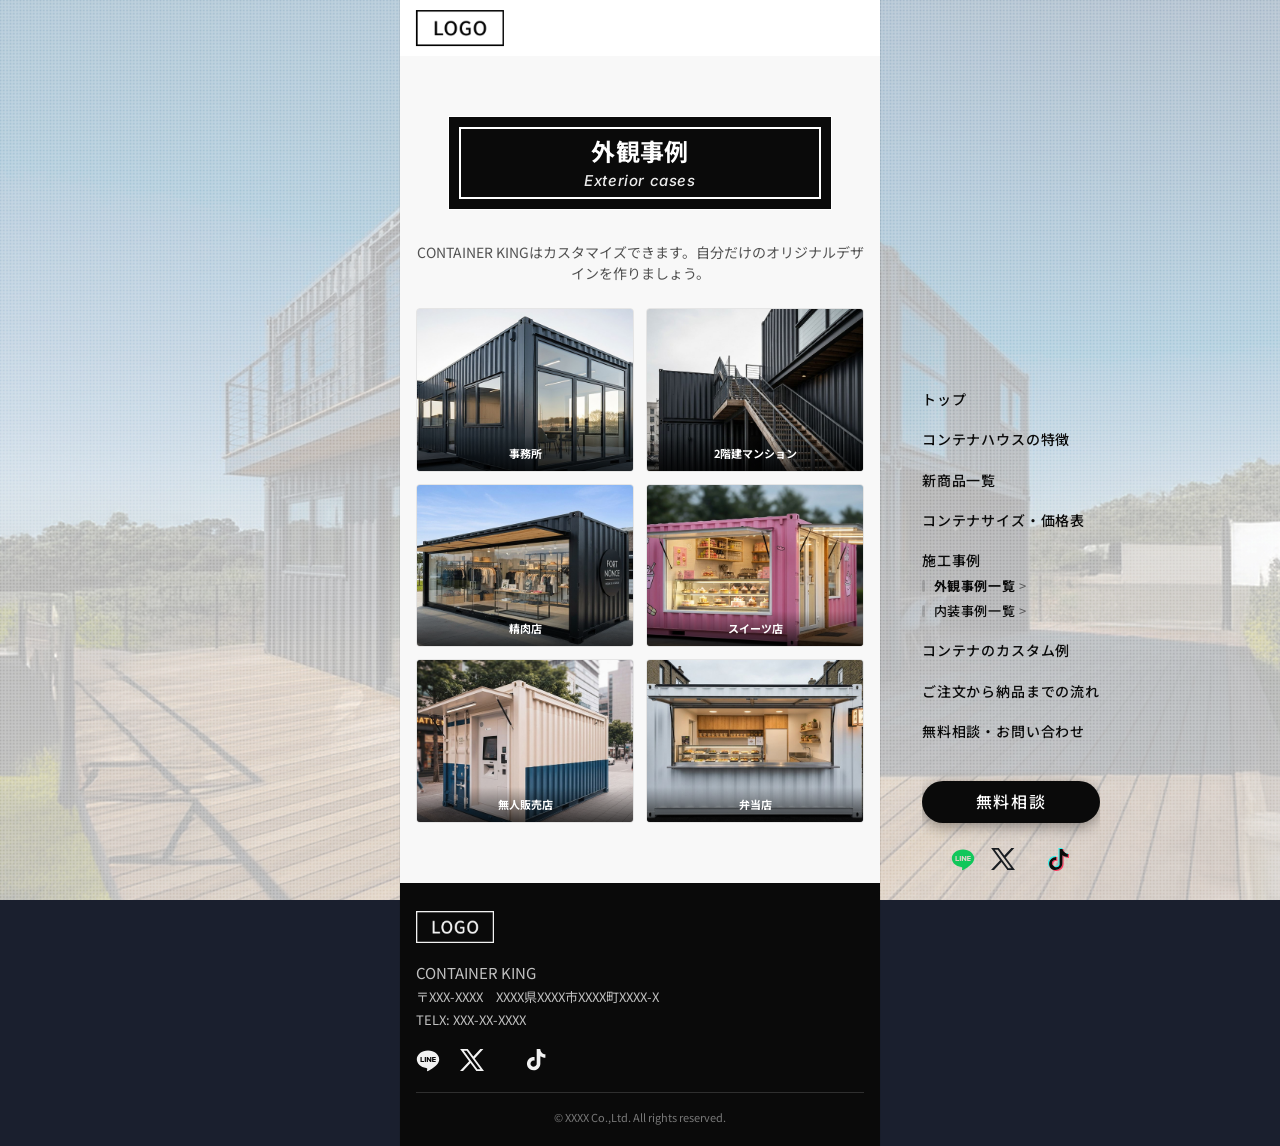
==== cases-exterior.html @ 2a1c98f7 "全体の調整、ページ追加他" ====
<!DOCTYPE html>
<html lang="ja">
  <head>
    <meta charset="utf-8" />
    <meta name="viewport" content="width=device-width, initial-scale=1" />
    <title>外観事例 | コンテナLPサイト</title>
    <link rel="preconnect" href="https://fonts.googleapis.com" />
    <link rel="preconnect" href="https://fonts.gstatic.com" crossorigin />
    <link
      href="https://fonts.googleapis.com/css2?family=Inter:wght@400;500&family=Noto+Sans+JP:wght@400;700&display=swap"
      rel="stylesheet"
    />
    <link rel="stylesheet" href="css/styles.css" />
  </head>
  <body>
    <div class="page page--sub">
      <header class="site-header">
        <input
          id="nav-toggle"
          type="checkbox"
          class="visually-hidden"
          aria-hidden="true"
        />
        <div class="site-header__row">
          <a class="logo" href="index.html"
            ><img
              src="images/logo.png"
              alt="コンテナハウス"
              width="160"
              height="40"
              decoding="async"
          /></a>
          <div
            class="site-header__rail"
            aria-label="メインメニュー・ご連絡"
          >
            <nav class="nav-desktop" aria-label="メイン">
              <a href="index.html">トップ</a>
              <a href="index.html#features">コンテナハウスの特徴</a>
              <a href="index.html#new-products">新商品一覧</a>
              <a href="index.html#pricing">コンテナサイズ・価格表</a>
              <div class="nav-group" role="group" aria-label="施工事例">
                <a href="index.html#cases" class="nav-group__parent">施工事例</a>
                <a
                  href="cases-exterior.html"
                  class="nav-group__sublink"
                  aria-current="page"
                  >外観事例一覧</a
                >
                <a href="cases-interior.html" class="nav-group__sublink"
                  >内装事例一覧</a
                >
              </div>
              <a href="index.html#custom">コンテナのカスタム例</a>
              <a href="index.html#flow">ご注文から納品までの流れ</a>
              <a href="index.html#contact">無料相談・お問い合わせ</a>
            </nav>
            <a
              class="btn btn--primary site-header__rail-cta"
              href="index.html#contact"
              >無料相談</a
            >
            <div class="site-header__sns sns-row">
              <a class="sns-icon" href="#" aria-label="LINE"
                ><img src="images/LINE.svg" alt=""
              /></a>
              <a class="sns-icon sns-icon--x" href="#" aria-label="X"
                ><img src="images/X.svg" alt=""
              /></a>
              <a class="sns-icon" href="#" aria-label="Instagram"
                ><img src="images/Instagram.svg" alt=""
              /></a>
              <a class="sns-icon" href="#" aria-label="TikTok"
                ><img src="images/TikTok.svg" alt=""
              /></a>
            </div>
          </div>
          <div class="menu-toggle">
            <a class="btn btn--primary" href="index.html#contact">無料相談</a>
            <label for="nav-toggle" class="menu-btn" aria-label="メニューを開く">
              <span></span>
              <span></span>
              <span></span>
            </label>
          </div>
        </div>
        <label
          class="nav-drawer-backdrop"
          for="nav-toggle"
          aria-hidden="true"
        ></label>
        <nav
          class="nav-scroll nav-scroll--mobile nav-drawer"
          id="main-nav"
          aria-label="メイン"
        >
          <div class="nav-drawer__bar">
            <label
              for="nav-toggle"
              class="menu-btn nav-drawer__close"
              aria-label="メニューを閉じる"
            >
              <span></span>
              <span></span>
              <span></span>
            </label>
          </div>
          <div class="nav-scroll__inner">
            <a href="index.html">トップ</a>
            <a href="index.html#features">コンテナハウスの特徴</a>
            <a href="index.html#new-products">新商品一覧</a>
            <a href="index.html#pricing">コンテナサイズ・価格表</a>
            <div class="nav-group" role="group" aria-label="施工事例">
              <a href="index.html#cases" class="nav-group__parent">施工事例</a>
              <a
                href="cases-exterior.html"
                class="nav-group__sublink"
                aria-current="page"
                >外観事例一覧</a
              >
              <a href="cases-interior.html" class="nav-group__sublink"
                >内装事例一覧</a
              >
            </div>
            <a href="index.html#custom">コンテナのカスタム例</a>
            <a href="index.html#flow">ご注文から納品までの流れ</a>
            <a href="index.html#contact">無料相談・お問い合わせ</a>
          </div>
        </nav>
      </header>

      <main id="top">
        <section class="section section--works" id="exterior">
          <h1 class="section__title section__title--cases-page">
            <span class="section__title-ja">外観事例</span>
            <span class="section__title-en" lang="en">Exterior cases</span>
          </h1>
          <div class="wrap">
            <p class="lead-center">
              CONTAINER KINGはカスタマイズできます。自分だけのオリジナルデザインを作りましょう。
            </p>
            <div class="card-grid" role="list">
              <div class="card card--photo" role="listitem">
                <img
                  src="images/事務所_3x.jpg"
                  alt="事務所の施工事例"
                  width="400"
                  height="300"
                  loading="lazy"
                />
                <span class="card__label">事務所</span>
              </div>
              <div class="card card--photo" role="listitem">
                <img
                  src="images/2階建マンション.jpg"
                  alt="2階建マンションの施工事例"
                  width="400"
                  height="300"
                  loading="lazy"
                />
                <span class="card__label">2階建マンション</span>
              </div>
              <div class="card card--photo" role="listitem">
                <img
                  src="images/精肉店.jpg"
                  alt="精肉店の施工事例"
                  width="400"
                  height="300"
                  loading="lazy"
                />
                <span class="card__label">精肉店</span>
              </div>
              <div class="card card--photo" role="listitem">
                <img
                  src="images/スイーツ店.jpg"
                  alt="スイーツ店の施工事例"
                  width="400"
                  height="300"
                  loading="lazy"
                />
                <span class="card__label">スイーツ店</span>
              </div>
              <div class="card card--photo" role="listitem">
                <img
                  src="images/無人販売店.jpg"
                  alt="無人販売店の施工事例"
                  width="400"
                  height="300"
                  loading="lazy"
                />
                <span class="card__label">無人販売店</span>
              </div>
              <div class="card card--photo" role="listitem">
                <img
                  src="images/弁当店.jpg"
                  alt="弁当店の施工事例"
                  width="400"
                  height="300"
                  loading="lazy"
                />
                <span class="card__label">弁当店</span>
              </div>
            </div>
          </div>
        </section>
      </main>

      <footer class="site-footer">
        <div class="footer-brand">
          <a href="index.html" class="logo"
            ><img
              src="images/logo_wh.png"
              alt="コンテナハウス"
              width="160"
              height="40"
              decoding="async"
          /></a>
          <p class="footer-meta">
            <span class="footer-meta__company">CONTAINER KING</span><br />
            〒XXX-XXXX　XXXX県XXXX市XXXX町XXXX-X<br />
            TELX: XXX-XX-XXXX
          </p>
        </div>
        <div class="footer-sns sns-row">
          <a class="sns-icon" href="#" aria-label="LINE"
            ><img src="images/LINE.svg" alt=""
          /></a>
          <a class="sns-icon sns-icon--x" href="#" aria-label="X"
            ><img src="images/X.svg" alt=""
          /></a>
          <a class="sns-icon" href="#" aria-label="Instagram"
            ><img src="images/Instagram.svg" alt=""
          /></a>
          <a class="sns-icon" href="#" aria-label="TikTok"
            ><img src="images/tiktok_footer.svg" alt=""
          /></a>
        </div>
        <div class="footer-bottom">
          © XXXX Co.,Ltd. All rights reserved.
        </div>
      </footer>
    </div>

    <dialog
      class="image-modal"
      id="image-modal"
      aria-labelledby="image-modal-title"
    >
      <h2 class="visually-hidden" id="image-modal-title">写真の拡大表示</h2>
      <button
        type="button"
        class="image-modal__close"
        aria-label="閉じる"
      ></button>
      <div class="image-modal__shell">
        <div class="image-modal__panel">
          <div class="image-modal__viewport">
            <div class="image-modal__stage">
              <img class="image-modal__img" src="" alt="" draggable="false" />
            </div>
          </div>
          <p
            class="image-modal__caption"
            id="image-modal-caption"
            role="status"
            aria-live="polite"
            hidden
          ></p>
          <div class="image-modal__gallery-ui" hidden>
            <p class="image-modal__pager" aria-live="polite" hidden></p>
            <div
              class="image-modal__thumbs"
              role="tablist"
              aria-label="施工事例のサムネイル"
            ></div>
          </div>
        </div>
      </div>
    </dialog>

    <script src="js/header-scroll.js" defer></script>
    <script src="js/image-modal.js" defer></script>
  </body>
</html>
---- css/styles.css ----
/* コンテナLP — Figma mobilefast（node 48:1820）モバイルファースト / max 480px */

:root {
  --color-bg: #ffffff;
  --color-muted: #f8f8f8;
  --color-text: #0a0a0a;
  --color-text-secondary: #525252;
  --color-text-muted: #737373;
  --color-border: #e5e5e5;
  --color-stroke-dark: #0a0a0a;
  --color-flow-muted: rgba(255, 255, 255, 0.7);
  --font: "Noto Sans JP", sans-serif;
  --page-max: 480px;
  --header-h: 72px;
  --gutter: 16px;
  --tag-a: #9b2335;
  --tag-b: #2c4f8c;
  --sns-icon-size: 24px;
  --scroll-anchor-offset: 88px;
  --rail-gap: 20px;
  --rail-width: auto;
  /* ナビ・ヘッダー切替：参考LP風にゆるやかに（Material 標準イージング） */
  --ease-nav: cubic-bezier(0.4, 0, 0.2, 1);
  --duration-nav: 0.45s;
  /* body 背景画像の上に重ねる白（0=なし、1=真っ白に近い） */
  --site-bg-whiten: 0.28;
}

*,
*::before,
*::after {
  box-sizing: border-box;
}

html {
  scroll-behavior: smooth;
  -webkit-text-size-adjust: 100%;
}

/* アンカー遷移時に固定ヘッダー分の余白（スクロールスパイ／スムーズスクロール） */
main section[id] {
  scroll-margin-top: var(--scroll-anchor-offset);
}

body {
  position: relative;
  margin: 0;
  font-family: var(--font);
  font-size: 14px;
  line-height: 1.6;
  color: var(--color-text);
  background-color: #1a1f2e;
  background-image: url("../images/site-bg.jpg?v=2");
  background-size: cover;
  background-position: center center;
  background-repeat: no-repeat;
  background-attachment: fixed;
}

/* 背景画像の上に薄い白を重ねる（body に filter すると文字もかかるため擬似要素で分離） */
body::before {
  content: "";
  position: fixed;
  inset: 0;
  z-index: 0;
  pointer-events: none;
  background: rgb(255 255 255 / var(--site-bg-whiten));
}

img {
  max-width: 100%;
  height: auto;
  vertical-align: middle;
}

a {
  color: inherit;
  text-decoration: none;
}

.page {
  position: relative;
  z-index: 1;
  max-width: var(--page-max);
  margin: 0 auto;
  background: var(--color-bg);
  min-height: 100vh;
  box-shadow: 0 0 0 1px rgba(0, 0, 0, 0.06);
}

.wrap {
  padding: 0 var(--gutter);
}

/* ----- Header（Figma header） ----- */
.site-header {
  position: sticky;
  top: 0;
  z-index: 100;
  background: #fff;
  transition: background-color 0.35s ease;
  /* border-bottom: 1px solid var(--color-border); */
}

.site-header.site-header--scrolled {
  background: transparent;
}

/* MV 通過前は非表示、通過後にフェードイン（JS: .site-header--logo-visible） */
.site-header .logo {
  opacity: 0;
  pointer-events: none;
  transform: translateY(-6px);
  transition:
    opacity var(--duration-nav) var(--ease-nav),
    transform var(--duration-nav) var(--ease-nav),
    color var(--duration-nav) var(--ease-nav),
    border-color var(--duration-nav) var(--ease-nav),
    text-shadow var(--duration-nav) var(--ease-nav);
}

.site-header.site-header--logo-visible .logo {
  opacity: 1;
  pointer-events: auto;
  transform: translateY(0);
}

.site-header__row {
  display: flex;
  align-items: center;
  justify-content: space-between;
  gap: 12px;
  padding: 10px var(--gutter);
  min-height: 52px;
}

.logo {
  display: inline-flex;
  align-items: center;
  flex-shrink: 0;
  line-height: 0;
  text-decoration: none;
}

.logo img {
  display: block;
  height: 36px;
  width: auto;
  max-width: min(200px, 46vw);
  object-fit: contain;
}

.nav-scroll__inner {
  display: flex;
  flex-wrap: wrap;
  gap: 8px 14px;
}

.nav-scroll a {
  font-size: 13px;
  font-weight: 400;
  color: var(--color-text-secondary);
}

/* 横ナビ（1201px 以上で表示／1200px 以下は非表示） */
.nav-desktop {
  display: none;
  align-items: center;
  justify-content: flex-end;
  flex: 1;
  gap: 10px 12px;
  flex-wrap: wrap;
  margin: 0;
  padding: 0;
  min-width: 0;
}

.nav-desktop a {
  font-size: 12px;
  font-weight: 500;
  color: var(--color-text-secondary);
  white-space: nowrap;
}

.nav-desktop a:hover {
  color: var(--color-text);
}

/* 施工事例：見出し＋インデントのサブリンク（ドロワー／レール共通のベース） */
.nav-desktop .nav-group {
  display: flex;
  flex-direction: column;
  align-items: flex-start;
  gap: 4px;
  width: 100%;
}

.nav-desktop .nav-group__parent {
  font-size: 13px;
  font-weight: 500;
  color: var(--color-text-secondary);
  white-space: nowrap;
}

.nav-desktop .nav-group__sublink {
  position: relative;
  padding-left: 14px;
  font-size: 12px;
  font-weight: 500;
  color: var(--color-text-secondary);
  white-space: nowrap;
}

.nav-desktop .nav-group__sublink::before {
  content: "";
  position: absolute;
  left: 0;
  top: 0.35em;
  bottom: 0.35em;
  width: 3px;
  border-radius: 2px;
  background: rgb(0 0 0 / 0.12);
}

.nav-desktop .nav-group__sublink::after {
  content: " \003e";
  font-weight: 400;
  opacity: 0.55;
}

/* 1201px 以上のみ表示：ビューポート右固定レール（ナビ・CTA・SNS） */
.site-header__rail {
  display: none;
}

/* 1200px 以下：ハンバーガー＋右ドロワー・ヘッダー透過・ロゴ常時表示 */
@media (max-width: 1200px) {
  .site-header {
    background: transparent;
    border-bottom: none;
    box-shadow: none;
  }

  .site-header.site-header--scrolled {
    background: transparent;
    border-bottom: none;
    box-shadow: none;
  }

  .site-header .logo,
  .site-header.site-header--logo-visible .logo {
    opacity: 1;
    pointer-events: auto;
    transform: none;
  }

  .nav-drawer-backdrop {
    position: fixed;
    inset: 0;
    z-index: 150;
    background: rgba(15, 23, 42, 0.45);
    -webkit-backdrop-filter: blur(2px);
    backdrop-filter: blur(2px);
    opacity: 0;
    visibility: hidden;
    pointer-events: none;
    transition: opacity 0.35s ease, visibility 0.35s ease;
  }

  #nav-toggle:checked ~ .nav-drawer-backdrop {
    opacity: 1;
    visibility: visible;
    pointer-events: auto;
  }

  /* 右からスライドするドロワー（以前の仕様） */
  .nav-scroll--mobile.nav-drawer {
    display: flex;
    flex-direction: column;
    position: fixed;
    top: 0;
    right: 0;
    bottom: 0;
    left: auto;
    width: min(300px, 86vw);
    z-index: 200;
    margin: 0;
    padding: 0;
    border: none;
    border-left: 1px solid var(--color-border);
    background: #fff;
    box-shadow: -12px 0 40px rgba(0, 0, 0, 0.12);
    transform: translateX(100%);
    pointer-events: none;
    transition: transform 0.4s cubic-bezier(0.32, 0.72, 0, 1);
  }

  .nav-drawer__bar {
    display: flex;
    flex-shrink: 0;
    align-items: center;
    justify-content: flex-end;
    padding: 12px var(--gutter);
    border-bottom: 1px solid #f0f0f0;
    background: #fff;
  }

  .nav-drawer__close.menu-btn {
    flex-shrink: 0;
  }

  #nav-toggle:checked ~ .nav-scroll--mobile.nav-drawer {
    transform: translateX(0);
    pointer-events: auto;
  }

  .nav-drawer .nav-scroll__inner {
    display: flex;
    flex: 1;
    flex-direction: column;
    align-items: stretch;
    gap: 0;
    overflow-y: auto;
    -webkit-overflow-scrolling: touch;
    padding: 8px var(--gutter) 28px;
  }

  .nav-drawer .nav-scroll__inner > a {
    display: block;
    padding: 16px 4px;
    font-size: 15px;
    font-weight: 500;
    color: var(--color-text);
    border-bottom: 1px solid #f0f0f0;
    transition: color 0.2s, padding-left 0.2s;
  }

  .nav-drawer .nav-scroll__inner > a:hover {
    color: var(--color-text);
    padding-left: 8px;
  }

  .nav-drawer .nav-scroll__inner > a.is-active {
    font-weight: 700;
  }

  .nav-drawer .nav-scroll__inner > .nav-group {
    display: flex;
    flex-direction: column;
    align-items: stretch;
    gap: 0;
    border-bottom: 1px solid #f0f0f0;
    padding: 12px 4px 14px;
  }

  .nav-drawer .nav-scroll__inner .nav-group__parent {
    display: block;
    padding: 4px 4px 8px;
    font-size: 15px;
    font-weight: 500;
    color: var(--color-text);
    border-bottom: none;
    transition: color 0.2s, padding-left 0.2s;
  }

  .nav-drawer .nav-scroll__inner .nav-group__parent.is-active {
    font-weight: 700;
  }

  .nav-drawer .nav-scroll__inner .nav-group__parent:hover {
    padding-left: 8px;
  }

  .nav-drawer .nav-scroll__inner .nav-group__sublink {
    display: block;
    padding: 10px 4px 10px 22px;
    font-size: 14px;
    font-weight: 500;
    color: var(--color-text);
    border-bottom: none;
    transition: color 0.2s, padding-left 0.2s;
  }

  .nav-drawer .nav-scroll__inner .nav-group__sublink::after {
    content: " \003e";
    font-weight: 400;
    opacity: 0.45;
  }

  .nav-drawer .nav-scroll__inner .nav-group__sublink:hover {
    padding-left: 26px;
  }

  .nav-drawer .nav-scroll__inner .nav-group__sublink[aria-current="page"] {
    font-weight: 700;
  }

  .nav-drawer .nav-scroll__inner > a[aria-current="page"] {
    font-weight: 700;
  }

  .nav-drawer .nav-scroll__inner > a:last-child {
    border-bottom: none;
  }

  html:has(#nav-toggle:checked) {
    overflow: hidden;
  }
}

/* 1201px 以上：右固定・背景なし（テキストのみ）＋ドロワー非表示＋スクロールで色切替 */
@media (min-width: 1201px) {
  .site-header__rail {
    display: flex;
    flex-direction: column;
    align-items: flex-end;
    justify-content: center;
    gap: var(--rail-gap);
    position: fixed;
    top: 180px;
    right: 180px;
    bottom: 0;
    z-index: 150;
    width: var(--rail-width);
    /* max-width: min(187px, 22vw); */
    min-height: 100vh;
    /* padding: 32px 20px 28px; */
    box-sizing: border-box;
    background: none;
    border: none;
    box-shadow: none;
    -webkit-backdrop-filter: none;
    backdrop-filter: none;
    overflow-y: auto;
    -webkit-overflow-scrolling: touch;
    --sns-icon-size: 24px;
  }

  .nav-desktop {
    display: flex;
    flex-direction: column;
    align-items: flex-start;
    justify-content: flex-start;
    flex: 0 0 auto;
    gap: var(--rail-gap);
    margin: 0;
    padding: 0px;
    width: 100%;
    text-align: left;
    }

  /* レール内ナビ：スクロール前後で同一の色・トランジション（site-header--scrolled に依存しない） */
  .site-header__rail .nav-desktop a {
    font-size: 14px;
    font-weight: 500;
    letter-spacing: 0.06em;
    white-space: normal;
    line-height: 1.45;
    max-width: 14em;
    text-align: right;
    color: var(--color-text);
    text-shadow: none;
    transition:
      color var(--duration-nav) var(--ease-nav),
      font-weight 0.3s var(--ease-nav);
  }

  .site-header__rail .nav-desktop a:hover {
    color: #0a0a0a;
  }

  .site-header__rail .nav-desktop a.is-active {
    color: #0a0a0a;
    font-weight: 700;
    text-shadow: none;
  }

  .site-header__rail .nav-desktop a[aria-current="page"] {
    color: #0a0a0a;
    font-weight: 700;
    text-shadow: none;
  }

  .site-header__rail .nav-desktop .nav-group {
    gap: 6px;
    width: 100%;
  }

  .site-header__rail .nav-desktop .nav-group__parent {
    font-size: 14px;
    font-weight: 500;
    letter-spacing: 0.06em;
    white-space: normal;
    line-height: 1.45;
    max-width: 14em;
    text-align: right;
    color: var(--color-text);
    text-shadow: none;
    transition:
      color var(--duration-nav) var(--ease-nav),
      font-weight 0.3s var(--ease-nav);
  }

  .site-header__rail .nav-desktop .nav-group__parent:hover {
    color: #0a0a0a;
  }

  .site-header__rail .nav-desktop .nav-group__parent.is-active {
    color: #0a0a0a;
    font-weight: 700;
  }

  .site-header__rail .nav-desktop .nav-group__sublink {
    font-size: 13px;
    font-weight: 500;
    letter-spacing: 0.04em;
    padding-left: 12px;
    margin-right: 0;
    max-width: 14em;
    text-align: right;
    line-height: 1.45;
    white-space: normal;
    color: var(--color-text);
    text-shadow: none;
    transition:
      color var(--duration-nav) var(--ease-nav),
      font-weight 0.3s var(--ease-nav);
  }

  .site-header__rail .nav-desktop .nav-group__sublink::before {
    top: 0.25em;
    bottom: 0.25em;
    background: rgb(0 0 0 / 0.14);
  }

  .site-header__rail .nav-desktop .nav-group__sublink:hover {
    color: #0a0a0a;
  }

  .site-header__rail .nav-desktop .nav-group__sublink[aria-current="page"] {
    color: #0a0a0a;
    font-weight: 700;
  }

  /* 無料相談：黒背景・白文字のピル型（当初のボタン） */
  .site-header__rail a.site-header__rail-cta.btn--primary {
    padding: 10px 32px;
    border-radius: 999px;
    font-size: 16px;
    font-weight: 500;
    line-height: 1.35;
    letter-spacing: 0.06em;
    text-align: center;
    width: 100%;
    max-width: 100%;
    flex-shrink: 0;
    white-space: nowrap;
    background: #0a0a0a;
    color: #fff;
    border: none;
    box-shadow: 0 4px 14px rgba(0, 0, 0, 0.35);
    transition:
      opacity var(--duration-nav) var(--ease-nav),
      transform 0.35s var(--ease-nav),
      box-shadow var(--duration-nav) var(--ease-nav);
    text-shadow: none;
    letter-spacing: 0.1em;
    margin: 20px 0 0;
  }

  .site-header__rail a.site-header__rail-cta.btn--primary:hover {
    opacity: 0.9;
    color: #fff;
    transform: translateY(-1px);
    box-shadow: 0 6px 18px rgba(0, 0, 0, 0.28);
  }

  /* SNS：右寄せ・横並び（背景なし） */
  .site-header__sns.sns-row {
    flex-direction: row;
    flex-wrap: wrap;
    justify-content: center;
    align-items: center;
    gap: 0 16px;
    margin: 0;
    padding: 4px 0 0;
    width: 100%;
    row-gap: 6px;
  }

  .site-header__rail .sns-icon {
    padding: 4px;
    margin: -4px;
    opacity: 0.95;
    transition: opacity var(--duration-nav) var(--ease-nav), transform 0.35s var(--ease-nav);
  }

  .site-header__rail .sns-icon:hover {
    opacity: 1;
    transform: scale(1.05);
  }

  .site-header__rail .sns-icon img {
    transition: filter var(--duration-nav) var(--ease-nav);
  }

  .menu-toggle {
    display: none !important;
  }

  .nav-scroll--mobile.nav-drawer {
    display: none !important;
  }

  .nav-drawer-backdrop {
    display: none !important;
  }

  html:has(#nav-toggle:checked) {
    overflow: auto;
  }

  .site-header {
    transition:
      background-color var(--duration-nav) var(--ease-nav),
      border-color var(--duration-nav) var(--ease-nav),
      box-shadow var(--duration-nav) var(--ease-nav);
  }

  .site-header:not(.site-header--scrolled) {
    background: transparent;
    border-bottom-color: transparent;
    box-shadow: none;
  }

  .site-header.site-header--scrolled {
    background: transparent;
  }

 /* .site-header:not(.site-header--scrolled) .logo img {
    filter: drop-shadow(0 1px 3px rgba(0, 0, 0, 0.45));
  }*/

  .site-header.site-header--scrolled .logo img {
    filter: none;
  }

  .hero {
    margin-top: calc(-1 * var(--header-h));
    padding-top: var(--header-h);
  }
}

.menu-toggle {
  display: flex;
  align-items: center;
  gap: 8px;
}

.menu-btn {
  width: 40px;
  height: 40px;
  border: 1px solid var(--color-border);
  border-radius: 8px;
  background: #fff;
  padding: 0;
  cursor: pointer;
  display: flex;
  flex-direction: column;
  align-items: center;
  justify-content: center;
  gap: 5px;
}

.menu-btn span {
  display: block;
  width: 18px;
  height: 2px;
  background: var(--color-text);
  border-radius: 1px;
  transition: transform 0.35s cubic-bezier(0.32, 0.72, 0, 1), opacity 0.25s ease;
  transform-origin: center;
}

#nav-toggle:checked ~ .site-header__row .menu-btn span:nth-child(1),
#nav-toggle:checked ~ .nav-scroll--mobile.nav-drawer .nav-drawer__close.menu-btn span:nth-child(1) {
  transform: translateY(7px) rotate(45deg);
}

#nav-toggle:checked ~ .site-header__row .menu-btn span:nth-child(2),
#nav-toggle:checked ~ .nav-scroll--mobile.nav-drawer .nav-drawer__close.menu-btn span:nth-child(2) {
  opacity: 0;
  transform: scaleX(0);
}

#nav-toggle:checked ~ .site-header__row .menu-btn span:nth-child(3),
#nav-toggle:checked ~ .nav-scroll--mobile.nav-drawer .nav-drawer__close.menu-btn span:nth-child(3) {
  transform: translateY(-7px) rotate(-45deg);
}

.btn {
  display: inline-flex;
  align-items: center;
  justify-content: center;
  font-family: var(--font);
  font-weight: 500;
  font-size: 13px;
  border: none;
  cursor: pointer;
  transition: opacity 0.2s;
}

.btn:hover {
  opacity: 0.88;
}

.btn--primary {
  background: var(--color-text);
  color: #fff;
  padding: 8px 20px;
  border-radius: 33px;
  flex-shrink: 0;
  letter-spacing: 0.1em;
}

.btn--hero-primary {
  border: 1px solid #5b5b5b;
  border-radius: 999px;
  padding: 10px 24px;
  width: 100%;
  max-width: 280px;
}

.btn--hero-outline {
  background: rgb(255 255 255 / 0.32);
  color: #fff;
  border: 1px solid #fff;
  border-radius: 999px;
  padding: 10px 24px;
  width: 100%;
  max-width: 280px;
  letter-spacing: 0.1em;
}

/* ----- Hero（section-fv） ----- */
.hero {
  position: relative;
  min-height: 420px;
  display: flex;
  align-items: flex-end;
  justify-content: center;
  color: #fff;
  text-align: center;
  padding-bottom: 32px;
}

.hero__bg {
  position: absolute;
  inset: 0;
  z-index: 0;
}

.hero__bg img {
  width: 100%;
  height: 100%;
  object-fit: cover;
}

.hero__overlay {
  position: absolute;
  inset: 0;
  z-index: 1;
  background: linear-gradient(
    180deg,
    rgba(0, 0, 0, 0.25) 0%,
    rgba(0, 0, 0, 0.55) 100%
  );
}

.hero__logo {
  position: absolute;
  top: 70px;
  left: 50%;
  transform: translateX(-50%);
  z-index: 2;
  line-height: 0;
}

.hero__logo img {
  display: block;
  height: clamp(36px, 10vw, 52px);
  width: auto;
  max-width: min(240px, 70vw);
  object-fit: contain;
  filter: drop-shadow(0 2px 8px rgba(0, 0, 0, 0.35));
}

.hero__content {
  position: relative;
  z-index: 2;
  padding: 56px var(--gutter) 8px;
  width: 100%;
}

.hero h1 {
  margin: 0 0 12px;
  font-size: 22px;
  font-weight: 700;
  line-height: 1.35;
}

.hero__lead {
  margin: 0 0 24px;
  font-size: 14px;
  line-height: 1.65;
  opacity: 0.95;
}

.hero__actions {
  display: flex;
  flex-direction: column;
  align-items: center;
  gap: 12px;
}

/* ----- Sections ----- */
.section {
  padding: 60px 0;
}

.section--muted {
  background: var(--color-muted);
}

.section--works {
  background: var(--color-muted);
}

.works-section-cta {
  display: flex;
  justify-content: center;
  margin-top: 16px;
}

.section--works .section__subtitle ~ .works-section-cta {
  margin-bottom: 4px;
}

.btn--works-more {
  display: inline-flex;
  align-items: center;
  justify-content: center;
  gap: 8px;
  text-decoration: none;
  padding: 8px 22px;
  border-radius: 999px;
  letter-spacing: 0.08em;
  border: 2px solid var(--color-text);
  color: var(--color-text);
  background: transparent;
}

.btn--works-more__icon {
  flex-shrink: 0;
  width: 8px;
  height: 14px;
  object-fit: contain;
}

.btn--works-more:hover {
  opacity: 1;
  background: rgb(0 0 0 / 0.06);
}

/* 新商品一覧（Swiper カルーセル） */
.section--new-products {
  background: rgb(245 245 247);
  padding-bottom: 56px;
}

.new-products-carousel {
  margin-top: 4px;
  overflow: visible;
}

.new-products-swiper.swiper {
  padding-top: 12px;
  padding-bottom: 40px;
}

.new-products-swiper .swiper-wrapper {
  align-items: stretch;
}

.new-products-swiper .swiper-slide {
  width: min(260px, calc(100vw - 64px));
  height: auto;
  box-sizing: border-box;
}

@media (min-width: 480px) {
  .new-products-swiper .swiper-slide {
    width: min(288px, calc(100vw - 64px));
  }
}

@media (min-width: 768px) {
  .new-products-swiper .swiper-slide {
    width: min(300px, calc(100vw - 80px));
  }
}

@media (min-width: 1100px) {
  .new-products-swiper .swiper-slide {
    width: 320px;
  }
}

.new-product-card {
  box-sizing: border-box;
  height: 100%;
  padding: 16px 16px 18px;
  border: 1px solid rgb(0 0 0 / 0.1);
  background: #fff;
  transform: scale(0.94);
  transform-origin: center center;
  transition: transform 0.45s cubic-bezier(0.32, 0.72, 0, 1);
}

.swiper-slide-active .new-product-card {
  transform: scale(1.06);
}

.new-product-card__title {
  display: flex;
  align-items: center;
  gap: 8px;
  margin: 0 0 12px;
  font-size: 15px;
  font-weight: 700;
  letter-spacing: 0.04em;
  color: var(--color-text);
}

.new-product-card__pipe {
  display: inline-block;
  width: 4px;
  align-self: stretch;
  min-height: 1.15em;
  background: #0a0a0a;
  border-radius: 1px;
  flex-shrink: 0;
}

.new-product-card__media {
  width: 100%;
  aspect-ratio: 16 / 10;
  margin-bottom: 14px;
  border-radius: 4px;
  background: linear-gradient(
    145deg,
    rgb(220 220 224) 0%,
    rgb(200 200 206) 100%
  );
}

.new-product-card__price {
  margin: 0 0 12px;
  font-size: 18px;
  font-weight: 700;
  letter-spacing: 0.02em;
  color: var(--color-text);
}

.new-product-card__list {
  margin: 0;
  padding-left: 1.15em;
  font-size: 13px;
  line-height: 1.65;
  color: rgb(55 55 60);
}

.new-product-card__list li {
  margin-bottom: 6px;
}

.new-product-card__list li:last-child {
  margin-bottom: 0;
}

.new-products-swiper__pagination.swiper-pagination-bullets {
  bottom: 4px !important;
}

.new-products-swiper .swiper-pagination-bullet {
  width: 8px;
  height: 8px;
  margin: 0 5px !important;
  background: rgb(0 0 0 / 0.22);
  opacity: 1;
}

.new-products-swiper .swiper-pagination-bullet-active {
  background: #0a0a0a;
}

/* 施工事例一覧サブページ */
.cases-subpage-header {
  background: #fff;
  border-bottom: 1px solid rgb(0 0 0 / 0.08);
  padding: 14px 0;
  position: sticky;
  top: 0;
  z-index: 40;
}

.cases-subpage-header__inner {
  display: flex;
  flex-wrap: wrap;
  align-items: center;
  justify-content: space-between;
  gap: 12px 16px;
}

.cases-subpage-header .logo {
  text-decoration: none;
  color: inherit;
}

.cases-subpage-nav {
  display: flex;
  flex-wrap: wrap;
  align-items: center;
  gap: 10px 18px;
  font-size: 13px;
}

.cases-subpage-nav a {
  color: var(--color-text-secondary);
  text-decoration: none;
}

.cases-subpage-nav a:hover {
  text-decoration: underline;
}

.section--price {
  background: #fff;
}

/* コンテナのカスタム例（Figma mobile / node 48:1820 系・ピル＋タグカード） */
.section-custom {
  background: #fff;
}

.custom-intro {
  text-align: center;
  margin-bottom: 24px;
}

.custom-intro__text {
  margin: 0;
  font-size: 13px;
  line-height: 1.65;
  color: var(--color-text-secondary);
}

/* チェックポイント（バッジ＋説明＋3×2 写真グリッド works_check01–06、296×216 比率） */
.checkpoint {
  margin-top: 28px;
  margin-left: calc(-1 * var(--gutter));
  margin-right: calc(-1 * var(--gutter));
  padding: 22px var(--gutter) 26px;
  background: #f3f3f3;
}

.checkpoint__header {
  display: flex;
  align-items: center;
  gap: 12px;
  margin-bottom: 16px;
}

.checkpoint__badge {
  display: flex;
  flex-shrink: 0;
  flex-direction: column;
  align-items: center;
  justify-content: center;
  gap: 2px;
  width: 76px;
  height: 76px;
  border-radius: 50%;
  border: 1px solid var(--color-stroke-dark);
  background: #fff;
}

.checkpoint__badge-check {
  font-size: 11px;
  font-weight: 700;
  color: var(--color-text);
  letter-spacing: 0.04em;
  line-height: 1.3;
}

.checkpoint__badge-point {
  font-size: 10px;
  font-weight: 700;
  color: #c41e3a;
  letter-spacing: 0.02em;
  line-height: 1.3;
}

.checkpoint__lead {
  margin: 0;
  flex: 1;
  min-width: 0;
  font-size: 16px;
  font-weight: 500;
  line-height: 1.55;
  color: var(--color-text);
}

.checkpoint__lead-accent {
  font-weight: 700;
  color: #c41e3a;
}

.checkpoint__grid {
  display: grid;
  grid-template-columns: repeat(3, minmax(0, 1fr));
  gap: 8px;
}

.checkpoint__cell {
  margin: 0;
  padding: 0;
  overflow: hidden;
  border-radius: 4px;
  background: #d4d4d4;
  aspect-ratio: 296 / 216;
}

.checkpoint__cell img {
  display: block;
  width: 100%;
  height: 100%;
  object-fit: cover;
}

.custom-list {
  display: flex;
  flex-direction: column;
  gap: 12px;
}

.custom-list--grid {
  display: grid;
  grid-template-columns: 1fr 1fr;
  gap: 8px;
}

.custom-card {
  margin: 0;
  padding: 12px 10px 12px;
  border: 1px solid var(--color-border);
  border-radius: 6px;
  background: #fff;
  box-shadow: 0 1px 2px rgba(0, 0, 0, 0.05);
}

.custom-card__title {
  margin: 0 0 10px;
  font-size: 11px;
  font-weight: 700;
  color: var(--color-text);
  line-height: 1.35;
}

.custom-card__tags {
  display: flex;
  flex-direction: column;
  gap: 6px;
  align-items: stretch;
}

.custom-card__tags .tag {
  min-width: 0;
  width: 100%;
  justify-content: center;
  font-size: 10px;
  padding: 6px 8px;
}

.custom-card__tags .tag--b {
  width: 60%;
  align-self: center;
}

.section__title {
  --title-frame: 10px;
  box-sizing: border-box;
  position: relative;
  width: 80%;
  max-width: 960px;
  margin: 0 auto 32px;
  padding: calc(var(--title-frame) + 8px) calc(var(--title-frame) + 20px) calc(var(--title-frame) + 8px);
  background: #0a0a0a;
  color: #fff;
  font-size: 20px;
  font-weight: 700;
  text-align: center;
  line-height: 1.33;
  letter-spacing: 0.02em;
  display: flex;
  flex-direction: column;
  align-items: center;
  justify-content: center;
  gap: 4px;
  border: 1px solid #ffffff;
}

/* 黒い外枠とテキストの間に、内側の白 border */
.section__title::before {
  content: "";
  position: absolute;
  inset: var(--title-frame);
  border: 2px solid #fff;
  pointer-events: none;
  z-index: 0;
}

.section__title-ja,
.section__title-en {
  position: relative;
  z-index: 1;
}

.section__title-ja {
  display: block;
}

.section__title-en {
  display: block;
  font-family: "Inter", system-ui, sans-serif;
  font-size: 15px;
  font-weight: 500;
  font-style: italic;
  letter-spacing: 0.04em;
  line-height: 1.35;
  color: #fff;
  opacity: 0.92;
}

/* 外観・内装事例ページ：見出しを LP セクション見出しと同型（暗背景・内側白枠・80%・日英）に固定 */
h1.section__title--cases-page {
  font-size: 24px;
  font-weight: 700;
  margin: 0 auto 32px;
}

.section__title--cases-page {
  background: var(--color-text);
}

.section__rule {
  width: 64px;
  height: 2px;
  background: var(--color-text);
  margin: 0 auto 32px;
  border: none;
}

.section__rule--on-dark {
  background: #fff;
}

.section__subtitle {
  margin: 40px 0 10px;
  font-size: 18px;
  font-weight: 700;
  text-align: center;
}

.lead-center {
  text-align: center;
  margin: 0 0 24px;
  font-size: 14px;
  color: var(--color-text-secondary);
  line-height: 1.5;
}

.pricing-note {
  text-align: center;
  font-size: 13px;
  font-weight: 400;
  color: var(--color-text-muted);
}

/* Features */
.feature-stack {
  display: flex;
  flex-direction: column;
  gap: 20px;
}

.feature-card {
  border-bottom: 1px solid #d4d4d4;
  padding-bottom: 20px;
}

.feature-card:last-child {
  border-bottom: none;
  padding-bottom: 0;
}

.feature-card h3,
.price-block h3 {
  display: flex;
  align-items: center;
  gap: 10px;
}

.feature-card h3::before,
.price-block h3::before {
  content: "";
  flex: 0 0 5px;
  width: 5px;
  align-self: stretch;
  min-height: 1.05em;
  background: var(--color-text);
  border-radius: 1px;
}

.feature-card h3 {
  margin: 0 0 5px;
  font-size: 16px;
  font-weight: 700;
}

.feature-card p {
  margin: 0;
  font-size: 14px;
  color: var(--color-text-secondary);
  line-height: 1.65;
}

/* Pricing */
.price-block {
  padding: 0 0 40px;
  /*border-bottom: 1px solid #eee;
  margin-bottom: 28px;*/
}

.price-block:last-of-type {
  border-bottom: none;
}

.section--price article.price-block:nth-of-type(3) {
  padding: 0 0 20px;
}

.price-block__media {
  margin: 0 0 12px;
  border-radius: 4px;
  overflow: hidden;
  border: 1px solid var(--color-border);
  background: #ffffff;
}

.price-block__media img {
  display: block;
  width: 70%;
  height: auto;
  vertical-align: middle;
  margin: 0 auto;
}

.price-block h3 {
  margin: 0 0 6px;
  font-size: 20px;
  font-weight: 700;
}

.size-meta {
  font-size: 13px;
  color: var(--color-text-muted);
  margin: 0 0 12px;
}

.price-row {
  display: flex;
  flex-wrap: wrap;
  align-items: baseline;
  justify-content: space-between;
  gap: 8px;
  padding: 10px 0;
  border-bottom: 1px solid #e5e5e5;
  font-size: 14px;
}

.price-row:last-child {
  border-bottom: none;
}

.price-row .label {
  color: var(--color-text-secondary);
}

.price-row .amount {
  font-size: 16px;
  font-weight: 700;
}

.price-row .tax {
  font-size: 12px;
  color: var(--color-text-muted);
}

.dim-note {
  font-size: 12px;
  color: var(--color-text-muted);
  margin: 5px 0;
}

.price-footnotes {
  margin: 0;
  padding: 10px 20px;
  list-style: none;
  font-size: 13px;
  line-height: 1.6;
  color: var(--color-text-secondary);
  background: #f9f9f9;
  border: 1px solid #e0e0e0;
  border-radius: 4px;
}

.price-footnotes li {
  margin: 0 0 4px;
}

.price-footnotes li:last-child {
  margin-bottom: 0;
}

/* Gallery */
.card-grid {
  display: grid;
  grid-template-columns: 1fr 1fr;
  gap: 12px;
}

.card {
  background: #e8e8e8;
  border: 1px solid var(--color-border);
  border-radius: 4px;
  aspect-ratio: 4/3;
  display: flex;
  align-items: center;
  justify-content: center;
  font-size: 12px;
  font-weight: 700;
  color: var(--color-text-secondary);
  text-align: center;
  padding: 8px;
}

.card--photo {
  position: relative;
  padding: 0;
  overflow: hidden;
  cursor: pointer;
}

.card--photo img {
  position: absolute;
  inset: 0;
  width: 100%;
  height: 100%;
  object-fit: cover;
  pointer-events: none;
}

.card__label {
  position: absolute;
  bottom: 0;
  left: 0;
  right: 0;
  z-index: 1;
  padding: 10px 8px;
  background: linear-gradient(
    180deg,
    transparent 0%,
    rgba(0, 0, 0, 0.72) 100%
  );
  color: #fff;
  font-size: 11px;
  font-weight: 700;
  line-height: 1.35;
  pointer-events: none;
}

/* 写真ライトボックス（<dialog>） */
.image-modal {
  width: 100vw;
  height: 100vh;
  max-width: none;
  max-height: none;
  margin: 0;
  padding: 0;
  border: none;
  background: transparent;
}

.image-modal::backdrop {
  background: rgba(0, 0, 0, 0.88);
}

.image-modal__shell {
  display: flex;
  align-items: center;
  justify-content: center;
  box-sizing: border-box;
  width: 100%;
  min-height: 100%;
  padding: 16px;
}

.image-modal--native .image-modal__shell {
  padding: 10px 12px;
  align-items: center;
}

.image-modal__panel {
  position: relative;
  display: flex;
  flex-direction: column;
  align-items: stretch;
  width: 100%;
  max-width: min(98vw, max(var(--page-max), 520px));
  max-height: min(96dvh, 920px);
}

.image-modal__viewport {
  position: relative;
  flex: 1 1 auto;
  min-height: 0;
  width: 100%;
}

/* 施工事例が複数枚のとき：メイン領域を横スワイプ／ドラッグで前後へ */
.image-modal--works-multi .image-modal__viewport {
  cursor: grab;
  touch-action: none;
}

.image-modal--works-multi .image-modal__viewport:active {
  cursor: grabbing;
}

/* flex 内で img が intrinsic 高さのまま膨らまないよう min-height:0 と高さの鎖を張る */
.image-modal__stage {
  display: flex;
  align-items: center;
  justify-content: center;
  box-sizing: border-box;
  width: 100%;
  height: 100%;
  min-height: 0;
  padding: 12px 14px;
  overflow: hidden;
  margin: 0 auto;
}

/* 通常／拡大どちらも枠内に収め、スクロールバーを出さない（拡大＝表示エリアを広げたうえで最大表示） */
.image-modal__stage .image-modal__img {
  display: block;
  width: auto;
  height: auto;
  min-width: 0;
  min-height: 0;
  max-width: 100%;
  max-height: 100%;
  margin: 0 auto;
  object-fit: contain;
  border-radius: 4px;
  box-shadow: 0 8px 32px rgba(0, 0, 0, 0.35);
  cursor: zoom-in;
}

.image-modal--native .image-modal__stage .image-modal__img {
  cursor: zoom-out;
}

/* 拡大：下のキャプション・サムネを隠し、パネルを広げて画像をできるだけ大きく */
.image-modal--native .image-modal__caption,
.image-modal--native .image-modal__gallery-ui {
  display: none !important;
}

.image-modal--native .image-modal__panel {
  max-width: min(99vw, 1080px);
  max-height: min(98dvh, 100dvh);
  min-height: min(90dvh, calc(100dvh - 20px));
}

/* 拡大：メイン表示エリアを画面に近い高さまで確保（スクロールバーなし） */
.image-modal--native .image-modal__viewport {
  flex: 1 1 auto;
  min-height: 0;
  height: min(92dvh, calc(100dvh - 28px));
  max-height: min(94dvh, calc(100dvh - 24px));
}

.image-modal--native .image-modal__stage {
  align-items: center;
  justify-content: center;
  height: 100%;
  max-height: 100%;
  min-height: 0;
  overflow: hidden;
  padding: 8px 10px;
}

.image-modal__caption {
  flex-shrink: 0;
  margin: 10px 0 0;
  padding: 0 8px;
  min-height: 1.45em;
  text-align: center;
  font-size: 15px;
  font-weight: 700;
  line-height: 1.4;
  letter-spacing: 0.02em;
  color: rgb(255 255 255 / 0.95);
}

.image-modal__gallery-ui {
  flex-shrink: 0;
  margin-top: 8px;
}

.image-modal__pager {
  margin: 0 0 8px;
  text-align: center;
  font-size: 13px;
  font-weight: 500;
  letter-spacing: 0.04em;
  color: rgb(255 255 255 / 0.88);
}

.image-modal__pager[hidden] {
  display: none !important;
}

.image-modal__thumbs {
  display: flex;
  flex-wrap: nowrap;
  gap: 8px;
  justify-content: flex-start;
  overflow-x: auto;
  overflow-y: hidden;
  padding: 4px 2px 8px;
  -webkit-overflow-scrolling: touch;
  cursor: grab;
  scrollbar-width: none;
  -ms-overflow-style: none;
}

.image-modal__thumbs::-webkit-scrollbar {
  display: none;
  width: 0;
  height: 0;
}

.image-modal__thumbs--dragging {
  cursor: grabbing;
  user-select: none;
}

.image-modal__thumb {
  flex: 0 0 auto;
  margin: 0;
  padding: 0;
  border: 2px solid transparent;
  border-radius: 6px;
  background: rgb(0 0 0 / 0.25);
  cursor: pointer;
  opacity: 0.72;
  transition:
    opacity 0.2s,
    border-color 0.2s,
    transform 0.2s;
}

.image-modal__thumb:hover {
  opacity: 1;
}

.image-modal__thumb.is-active {
  border-color: #fff;
  opacity: 1;
  box-shadow: 0 0 0 1px rgb(255 255 255 / 0.35);
}

.image-modal__thumb img {
  display: block;
  width: 72px;
  height: 54px;
  object-fit: cover;
  border-radius: 4px;
}

/* パネル拡大時もビューポート右上に固定（dialog 直下のため fixed で画面基準） */
.image-modal__close {
  position: fixed;
  top: calc(14px + env(safe-area-inset-top, 0px));
  right: calc(14px + env(safe-area-inset-right, 0px));
  z-index: 10;
  width: 40px;
  height: 40px;
  padding: 0;
  border: none;
  border-radius: 50%;
  background: #7f7f7f;
  box-shadow: 0 2px 10px rgba(0, 0, 0, 0.25);
  cursor: pointer;
  font-size: 30px;
  line-height: 1;
  color: var(--color-text);
}

.image-modal__close::before {
  content: "\00d7";
  display: block;
}

.hero__bg img,
.price-block__media img {
  cursor: pointer;
}

.tag {
  display: inline-flex;
  align-items: center;
  justify-content: center;
  min-width: 44px;
  padding: 4px 8px;
  border-radius: 3px;
  font-size: 11px;
  font-weight: 700;
  color: #fff;
}

.tag--a {
  background: var(--tag-a);
}

.tag--b {
  background: var(--tag-b);
}

/* Flow — ダークセクション（section-flow） */
.section--flow {
  background: var(--color-text);
  color: #fff;
  padding: 40px 0 32px;
}

.flow {
  display: flex;
  flex-direction: column;
  gap: 0;
}

.flow-step {
  display: grid;
  grid-template-columns: 40px 1fr;
  gap: 14px;
  padding: 16px 0;
  border-bottom: 1px solid rgba(255, 255, 255, 0.2);
  align-items: start;
}

.flow-step:last-of-type {
  border-bottom: none;
}

.flow-step__num {
  width: 40px;
  height: 40px;
  border-radius: 50%;
  background: #fff;
  color: var(--color-text);
  display: flex;
  align-items: center;
  justify-content: center;
  font-weight: 700;
  font-size: 16px;
  flex-shrink: 0;
}

.flow-step h3 {
  margin: 0 0 6px;
  font-size: 15px;
  font-weight: 700;
  color: #fff;
}

.flow-step p {
  margin: 0;
  font-size: 13px;
  color: var(--color-flow-muted);
  line-height: 1.65;
}

.flow-outro {
  margin-top: 24px;
  padding: 10px 20px;
  border: 1px solid rgba(255, 255, 255, 0.25);
  border-radius: 4px;
  font-size: 13px;
  line-height: 1.75;
  color: rgba(255, 255, 255, 0.85);
}

/* Contact */
.contact-box h3 {
  margin: 0 0 16px;
  font-size: 14px;
  font-weight: 700;
  padding-bottom: 10px;
  border-bottom: 1px solid var(--color-border);
}

.contact-row {
  margin-bottom: 14px;
}

.contact-row dt {
  font-size: 11px;
  font-weight: 700;
  color: var(--color-text-muted);
  margin-bottom: 4px;
}

.contact-row dd {
  margin: 0;
  font-size: 14px;
}

.contact-sns-label {
  margin-top: 20px;
  padding-top: 14px;
  border-top: 1px solid var(--color-border);
  font-size: 13px;

  color: var(--color-text-secondary);
}

.sns-row {
  display: flex;
  flex-wrap: wrap;
  align-items: center;
  gap: 16px 20px;
  margin-top: 10px;
}

.sns-pill {
  display: inline-flex;
  align-items: center;
  justify-content: center;
  width: 36px;
  height: 36px;
  border-radius: 50%;
  background: var(--color-text);
  color: #fff;
  font-size: 11px;
  font-weight: 700;
}

/* SNS：リンクはラッパー、見た目の大きさは img 一括（個別クラスで height は指定しない） */
.sns-icon {
  display: inline-flex;
  align-items: center;
  justify-content: center;
  padding: 6px;
  margin: -6px;
  background: transparent;
  border: none;
  border-radius: 0;
  transition: opacity 0.2s;
}

.sns-icon:hover {
  opacity: 0.82;
}

.sns-icon img {
  display: block;
  width: auto;
  height: var(--sns-icon-size);
  max-width: none;
  object-fit: contain;
  filter: none;
}

/* フッター SNS：暗背景上でアイコンを白表示（LINE/X/Instagram/TikTok 共通） */
.site-footer .footer-sns .sns-icon img {
  filter: brightness(0) invert(1);
  opacity: 0.95;
}

.form label {
  display: block;
  font-size: 12px;
  margin-bottom: 6px;
  color: #222;
}

.form label .req {
  color: #e24b4a;
}

.form input,
.form select,
.form textarea {
  width: 100%;
  padding: 12px 12px;
  font-family: var(--font);
  font-size: 14px;
  border: 1px solid #bbb;
  border-radius: 4px;
  margin-bottom: 14px;
}

.form textarea {
  min-height: 100px;
  resize: vertical;
}

.form .btn--submit {
  width: 100%;
  padding: 14px;
  background: var(--color-text);
  color: #fff;
  border-radius: 33px;
  margin-top: 4px;
  font-size: 14px;
}

.contact-layout {
  display: flex;
  flex-direction: column;
  gap: 32px;
}

/* Footer */
.site-footer {
  background: var(--color-text);
  color: #fff;
  padding: 28px var(--gutter) 20px;
}

.footer-brand .logo {
  display: inline-block;
  margin-bottom: 12px;
  text-decoration: none;
}

.footer-brand .logo img {
  display: block;
  height: 32px;
  width: auto;
  max-width: 180px;
  object-fit: contain;
  opacity: 0.95;
}

.footer-meta {
  font-size: 13px;
  line-height: 1.75;
  color: rgba(255, 255, 255, 0.75);
  margin: 0 0 16px;
}

.footer-meta__company {
  font-size: 15px;
}

.footer-sns {
  margin-bottom: 20px;
}

.footer-bottom {
  padding-top: 16px;
  border-top: 1px solid rgba(255, 255, 255, 0.15);
  text-align: center;
  font-size: 11px;
  color: rgba(255, 255, 255, 0.45);
}

.visually-hidden {
  position: absolute;
  width: 1px;
  height: 1px;
  padding: 0;
  margin: -1px;
  overflow: hidden;
  clip: rect(0, 0, 0, 0);
  white-space: nowrap;
  border: 0;
}
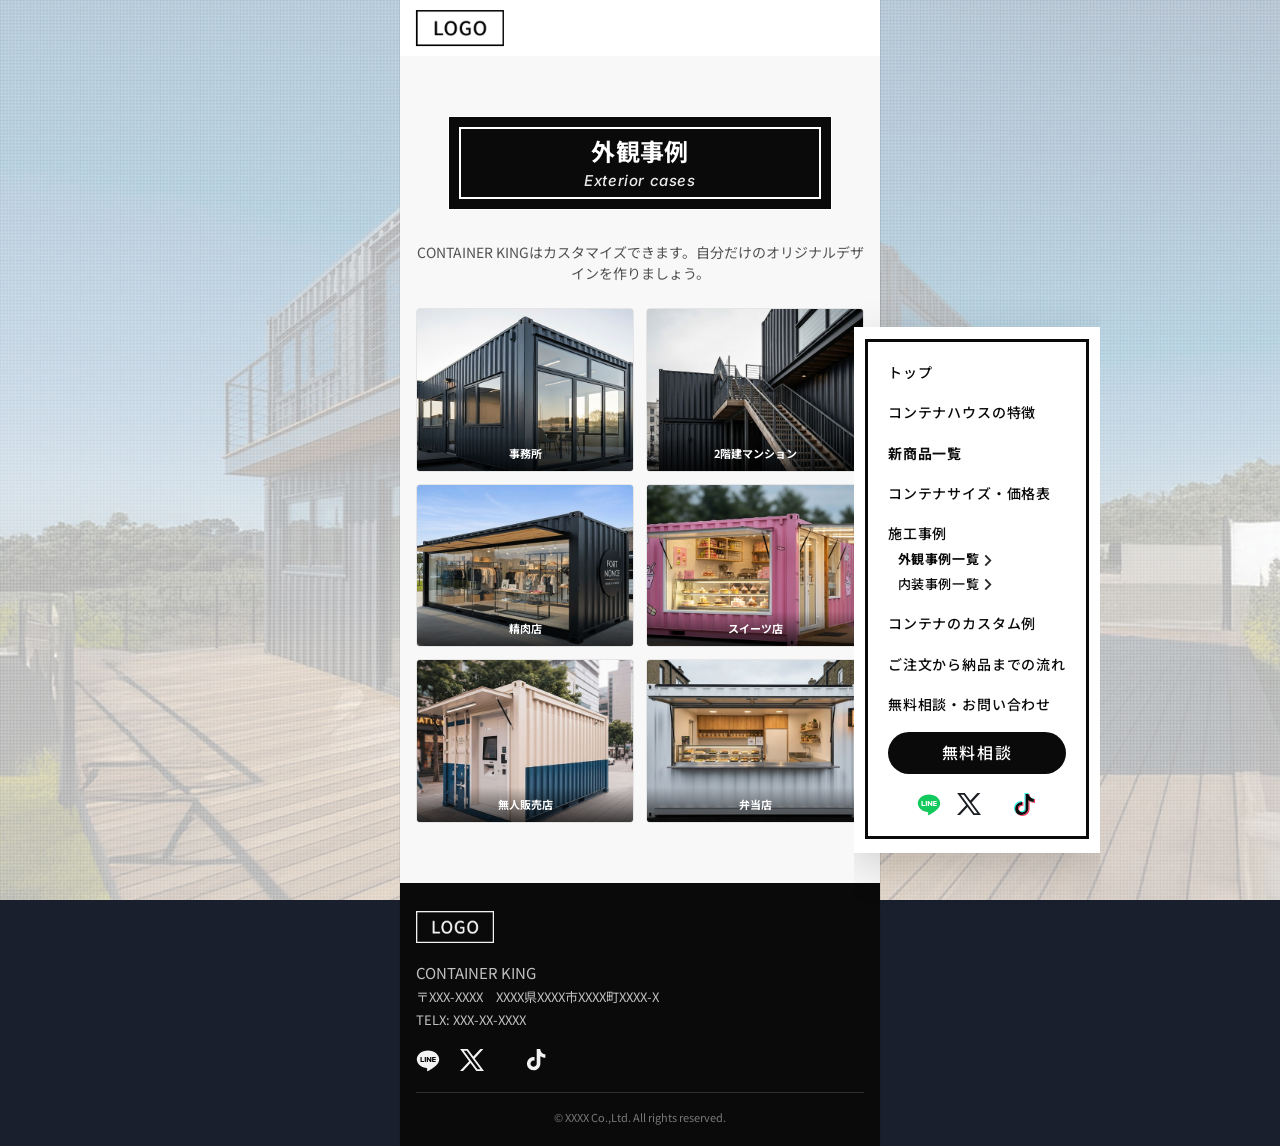
==== commit 19c15d98: "PCグローバルメニューに背景追加、各種調整" ====
--- a/cases-exterior.html
+++ b/cases-exterior.html
@@ -34,11 +34,15 @@
             class="site-header__rail"
             aria-label="メインメニュー・ご連絡"
           >
-            <nav class="nav-desktop" aria-label="メイン">
-              <a href="index.html">トップ</a>
-              <a href="index.html#features">コンテナハウスの特徴</a>
-              <a href="index.html#new-products">新商品一覧</a>
-              <a href="index.html#pricing">コンテナサイズ・価格表</a>
+            <div class="site-header__rail-panel">
+              <div class="site-header__rail-panel-inner">
+                <nav class="nav-desktop" aria-label="メイン">
+                  <a href="index.html">トップ</a>
+                  <a href="index.html#features">コンテナハウスの特徴</a>
+                  <a href="index.html#new-products" class="nav-desktop__emphasis"
+                    >新商品一覧</a
+                  >
+                  <a href="index.html#pricing">コンテナサイズ・価格表</a>
               <div class="nav-group" role="group" aria-label="施工事例">
                 <a href="index.html#cases" class="nav-group__parent">施工事例</a>
                 <a
@@ -53,26 +57,28 @@
               </div>
               <a href="index.html#custom">コンテナのカスタム例</a>
               <a href="index.html#flow">ご注文から納品までの流れ</a>
-              <a href="index.html#contact">無料相談・お問い合わせ</a>
-            </nav>
-            <a
-              class="btn btn--primary site-header__rail-cta"
-              href="index.html#contact"
-              >無料相談</a
-            >
-            <div class="site-header__sns sns-row">
-              <a class="sns-icon" href="#" aria-label="LINE"
-                ><img src="images/LINE.svg" alt=""
-              /></a>
-              <a class="sns-icon sns-icon--x" href="#" aria-label="X"
-                ><img src="images/X.svg" alt=""
-              /></a>
-              <a class="sns-icon" href="#" aria-label="Instagram"
-                ><img src="images/Instagram.svg" alt=""
-              /></a>
-              <a class="sns-icon" href="#" aria-label="TikTok"
-                ><img src="images/TikTok.svg" alt=""
-              /></a>
+                  <a href="index.html#contact">無料相談・お問い合わせ</a>
+                </nav>
+                <a
+                  class="btn btn--primary site-header__rail-cta"
+                  href="index.html#contact"
+                  >無料相談</a
+                >
+                <div class="site-header__sns sns-row">
+                  <a class="sns-icon" href="#" aria-label="LINE"
+                    ><img src="images/LINE.svg" alt=""
+                  /></a>
+                  <a class="sns-icon sns-icon--x" href="#" aria-label="X"
+                    ><img src="images/X.svg" alt=""
+                  /></a>
+                  <a class="sns-icon" href="#" aria-label="Instagram"
+                    ><img src="images/Instagram.svg" alt=""
+                  /></a>
+                  <a class="sns-icon" href="#" aria-label="TikTok"
+                    ><img src="images/TikTok.svg" alt=""
+                  /></a>
+                </div>
+              </div>
             </div>
           </div>
           <div class="menu-toggle">
@@ -94,18 +100,19 @@
           id="main-nav"
           aria-label="メイン"
         >
-          <div class="nav-drawer__bar">
-            <label
-              for="nav-toggle"
-              class="menu-btn nav-drawer__close"
-              aria-label="メニューを閉じる"
-            >
-              <span></span>
-              <span></span>
-              <span></span>
-            </label>
-          </div>
-          <div class="nav-scroll__inner">
+          <div class="nav-drawer__panel">
+            <div class="nav-drawer__bar">
+              <label
+                for="nav-toggle"
+                class="menu-btn nav-drawer__close"
+                aria-label="メニューを閉じる"
+              >
+                <span></span>
+                <span></span>
+                <span></span>
+              </label>
+            </div>
+            <div class="nav-scroll__inner">
             <a href="index.html">トップ</a>
             <a href="index.html#features">コンテナハウスの特徴</a>
             <a href="index.html#new-products">新商品一覧</a>
@@ -125,6 +132,7 @@
             <a href="index.html#custom">コンテナのカスタム例</a>
             <a href="index.html#flow">ご注文から納品までの流れ</a>
             <a href="index.html#contact">無料相談・お問い合わせ</a>
+            </div>
           </div>
         </nav>
       </header>
--- a/css/styles.css
+++ b/css/styles.css
@@ -186,7 +186,7 @@
   color: var(--color-text);
 }
 
-/* 施工事例：見出し＋インデントのサブリンク（ドロワー／レール共通のベース） */
+/* 施工事例：見出し＋サブリンク（レール内 .nav-desktop のベース） */
 .nav-desktop .nav-group {
   display: flex;
   flex-direction: column;
@@ -204,28 +204,21 @@
 
 .nav-desktop .nav-group__sublink {
   position: relative;
-  padding-left: 14px;
+  padding-left: 0;
   font-size: 12px;
   font-weight: 500;
   color: var(--color-text-secondary);
   white-space: nowrap;
 }
 
-.nav-desktop .nav-group__sublink::before {
+.nav-desktop .nav-group__sublink::after {
   content: "";
-  position: absolute;
-  left: 0;
-  top: 0.35em;
-  bottom: 0.35em;
-  width: 3px;
-  border-radius: 2px;
-  background: rgb(0 0 0 / 0.12);
-}
-
-.nav-desktop .nav-group__sublink::after {
-  content: " \003e";
-  font-weight: 400;
-  opacity: 0.55;
+  display: inline-block;
+  width: 8px;
+  height: 13px;
+  margin-left: 0.35em;
+  vertical-align: middle;
+  background: url("../images/icon-more.svg") no-repeat center / contain;
 }
 
 /* 1201px 以上のみ表示：ビューポート右固定レール（ナビ・CTA・SNS） */
@@ -285,7 +278,8 @@
     width: min(300px, 86vw);
     z-index: 200;
     margin: 0;
-    padding: 0;
+    padding: 14px 12px 16px 14px;
+    box-sizing: border-box;
     border: none;
     border-left: 1px solid var(--color-border);
     background: #fff;
@@ -293,6 +287,17 @@
     transform: translateX(100%);
     pointer-events: none;
     transition: transform 0.4s cubic-bezier(0.32, 0.72, 0, 1);
+  }
+
+  /* 白帯の内側に黒枠（参考：グローバルメニュー二重枠） */
+  .nav-drawer__panel {
+    flex: 1;
+    display: flex;
+    flex-direction: column;
+    min-height: 0;
+    border: 1px solid var(--color-text);
+    background: #fff;
+    box-sizing: border-box;
   }
 
   .nav-drawer__bar {
@@ -322,7 +327,7 @@
     gap: 0;
     overflow-y: auto;
     -webkit-overflow-scrolling: touch;
-    padding: 8px var(--gutter) 28px;
+    padding: 12px 12px 28px;
   }
 
   .nav-drawer .nav-scroll__inner > a {
@@ -382,8 +387,13 @@
   }
 
   .nav-drawer .nav-scroll__inner .nav-group__sublink::after {
-    content: " \003e";
-    font-weight: 400;
+    content: "";
+    display: inline-block;
+    width: 7px;
+    height: 10px;
+    margin-left: 0.35em;
+    vertical-align: middle;
+    background: url("../images/icon-more.svg") no-repeat center / contain;
     opacity: 0.45;
   }
 
@@ -408,23 +418,21 @@
   }
 }
 
-/* 1201px 以上：右固定・背景なし（テキストのみ）＋ドロワー非表示＋スクロールで色切替 */
+/* 1201px 以上：右固定レール（白カード＋内側黒枠のグローバルメニュー）＋ドロワー非表示 */
 @media (min-width: 1201px) {
   .site-header__rail {
     display: flex;
     flex-direction: column;
     align-items: flex-end;
     justify-content: center;
-    gap: var(--rail-gap);
+    gap: 0;
     position: fixed;
-    top: 180px;
+    top: 140px;
     right: 180px;
     bottom: 0;
     z-index: 150;
     width: var(--rail-width);
-    /* max-width: min(187px, 22vw); */
     min-height: 100vh;
-    /* padding: 32px 20px 28px; */
     box-sizing: border-box;
     background: none;
     border: none;
@@ -436,6 +444,36 @@
     --sns-icon-size: 24px;
   }
 
+  /* PC グローバルメニュー：白外帯＋内側黒枠（モバイルドロワーと同系統） */
+  .site-header__rail-panel {
+    flex: 0 0 auto;
+    width: auto;
+    max-width: min(288px, 30vw);
+    padding: 12px 11px 14px;
+    box-sizing: border-box;
+    background: #fff;
+    box-shadow: 0 12px 40px rgba(0, 0, 0, 0.16);
+  }
+
+  .site-header__rail-panel-inner {
+    border: 3px solid var(--color-text);
+    padding: 20px;
+    box-sizing: border-box;
+    display: flex;
+    flex-direction: column;
+    align-items: stretch;
+    gap: 18px;
+    min-width: 0;
+  }
+
+  .site-header__rail-panel-inner .nav-desktop {
+    width: 100%;
+  }
+
+  .site-header__rail .nav-desktop a.nav-desktop__emphasis {
+    font-weight: 700;
+  }
+
   .nav-desktop {
     display: flex;
     flex-direction: column;
@@ -444,10 +482,10 @@
     flex: 0 0 auto;
     gap: var(--rail-gap);
     margin: 0;
-    padding: 0px;
+    padding: 0;
     width: 100%;
     text-align: left;
-    }
+  }
 
   /* レール内ナビ：スクロール前後で同一の色・トランジション（site-header--scrolled に依存しない） */
   .site-header__rail .nav-desktop a {
@@ -514,7 +552,7 @@
     font-size: 13px;
     font-weight: 500;
     letter-spacing: 0.04em;
-    padding-left: 12px;
+    padding-left: 10px;
     margin-right: 0;
     max-width: 14em;
     text-align: right;
@@ -525,12 +563,6 @@
     transition:
       color var(--duration-nav) var(--ease-nav),
       font-weight 0.3s var(--ease-nav);
-  }
-
-  .site-header__rail .nav-desktop .nav-group__sublink::before {
-    top: 0.25em;
-    bottom: 0.25em;
-    background: rgb(0 0 0 / 0.14);
   }
 
   .site-header__rail .nav-desktop .nav-group__sublink:hover {
@@ -558,14 +590,13 @@
     background: #0a0a0a;
     color: #fff;
     border: none;
-    box-shadow: 0 4px 14px rgba(0, 0, 0, 0.35);
     transition:
       opacity var(--duration-nav) var(--ease-nav),
       transform 0.35s var(--ease-nav),
       box-shadow var(--duration-nav) var(--ease-nav);
     text-shadow: none;
     letter-spacing: 0.1em;
-    margin: 20px 0 0;
+    margin: 0;
   }
 
   .site-header__rail a.site-header__rail-cta.btn--primary:hover {
@@ -583,7 +614,7 @@
     align-items: center;
     gap: 0 16px;
     margin: 0;
-    padding: 4px 0 0;
+    padding: 0;
     width: 100%;
     row-gap: 6px;
   }
@@ -1076,7 +1107,9 @@
 
 .checkpoint__header {
   display: flex;
-  align-items: center;
+  flex-wrap: wrap;
+  align-items: center;
+  justify-content: center;
   gap: 12px;
   margin-bottom: 16px;
 }
@@ -1087,9 +1120,8 @@
   flex-direction: column;
   align-items: center;
   justify-content: center;
-  gap: 2px;
-  width: 76px;
-  height: 76px;
+  width: 70px;
+  height: 70px;
   border-radius: 50%;
   border: 1px solid var(--color-stroke-dark);
   background: #fff;
@@ -1099,7 +1131,6 @@
   font-size: 11px;
   font-weight: 700;
   color: var(--color-text);
-  letter-spacing: 0.04em;
   line-height: 1.3;
 }
 
@@ -1107,14 +1138,14 @@
   font-size: 10px;
   font-weight: 700;
   color: #c41e3a;
-  letter-spacing: 0.02em;
   line-height: 1.3;
 }
 
 .checkpoint__lead {
   margin: 0;
-  flex: 1;
+  flex: 0 1 auto;
   min-width: 0;
+  max-width: 100%;
   font-size: 16px;
   font-weight: 500;
   line-height: 1.55;
@@ -1276,10 +1307,20 @@
 }
 
 .section__subtitle {
-  margin: 40px 0 10px;
+  margin: 40px 0 16px;
   font-size: 18px;
   font-weight: 700;
   text-align: center;
+}
+
+/* 見出し直下の短いアンダーライン（参考：メイン見出しの約2〜3字分） */
+.section__subtitle::after {
+  content: "";
+  display: block;
+  width: 2.25em;
+  height: 2px;
+  margin: 4px auto 0;
+  background: var(--color-text);
 }
 
 .lead-center {
@@ -1825,7 +1866,8 @@
 }
 
 /* Contact */
-.contact-box h3 {
+.contact-box h3,
+.form__title {
   margin: 0 0 16px;
   font-size: 14px;
   font-weight: 700;
@@ -1934,6 +1976,60 @@
   margin-bottom: 14px;
 }
 
+/* プルダウン：OS／ブラウザ既定の矢印をやめ、images/icon-more.svg を90°回転して下向きに統一 */
+.form-select-wrap {
+  position: relative;
+  margin-bottom: 14px;
+}
+
+.form-select-wrap select {
+  margin-bottom: 0;
+}
+
+.form-select-wrap::after {
+  content: "";
+  position: absolute;
+  z-index: 2;
+  top: 50%;
+  right: 18px;
+  width: 8px;
+  height: 11px;
+  transform: translateY(-50%) rotate(90deg);
+  transform-origin: center;
+  background: url("../images/icon-more.svg") no-repeat center / contain;
+  pointer-events: none;
+}
+
+.form select {
+  position: relative;
+  z-index: 0;
+  padding: 12px 42px 12px 12px;
+  -webkit-appearance: none;
+  -moz-appearance: none;
+  appearance: none;
+  background-color: #fff;
+  background-image: none;
+  cursor: pointer;
+}
+
+.form select::-ms-expand {
+  display: none;
+}
+
+/* iOS Safari：appearance:none でも残るネイティブの上下矢印を、右側をクリップして隠す */
+@supports (-webkit-touch-callout: none) {
+  .form-select-wrap {
+    overflow: hidden;
+    border-radius: 4px;
+  }
+
+  .form-select-wrap select {
+    width: calc(100% + 52px);
+    max-width: none;
+    margin-right: -52px;
+  }
+}
+
 .form textarea {
   min-height: 100px;
   resize: vertical;
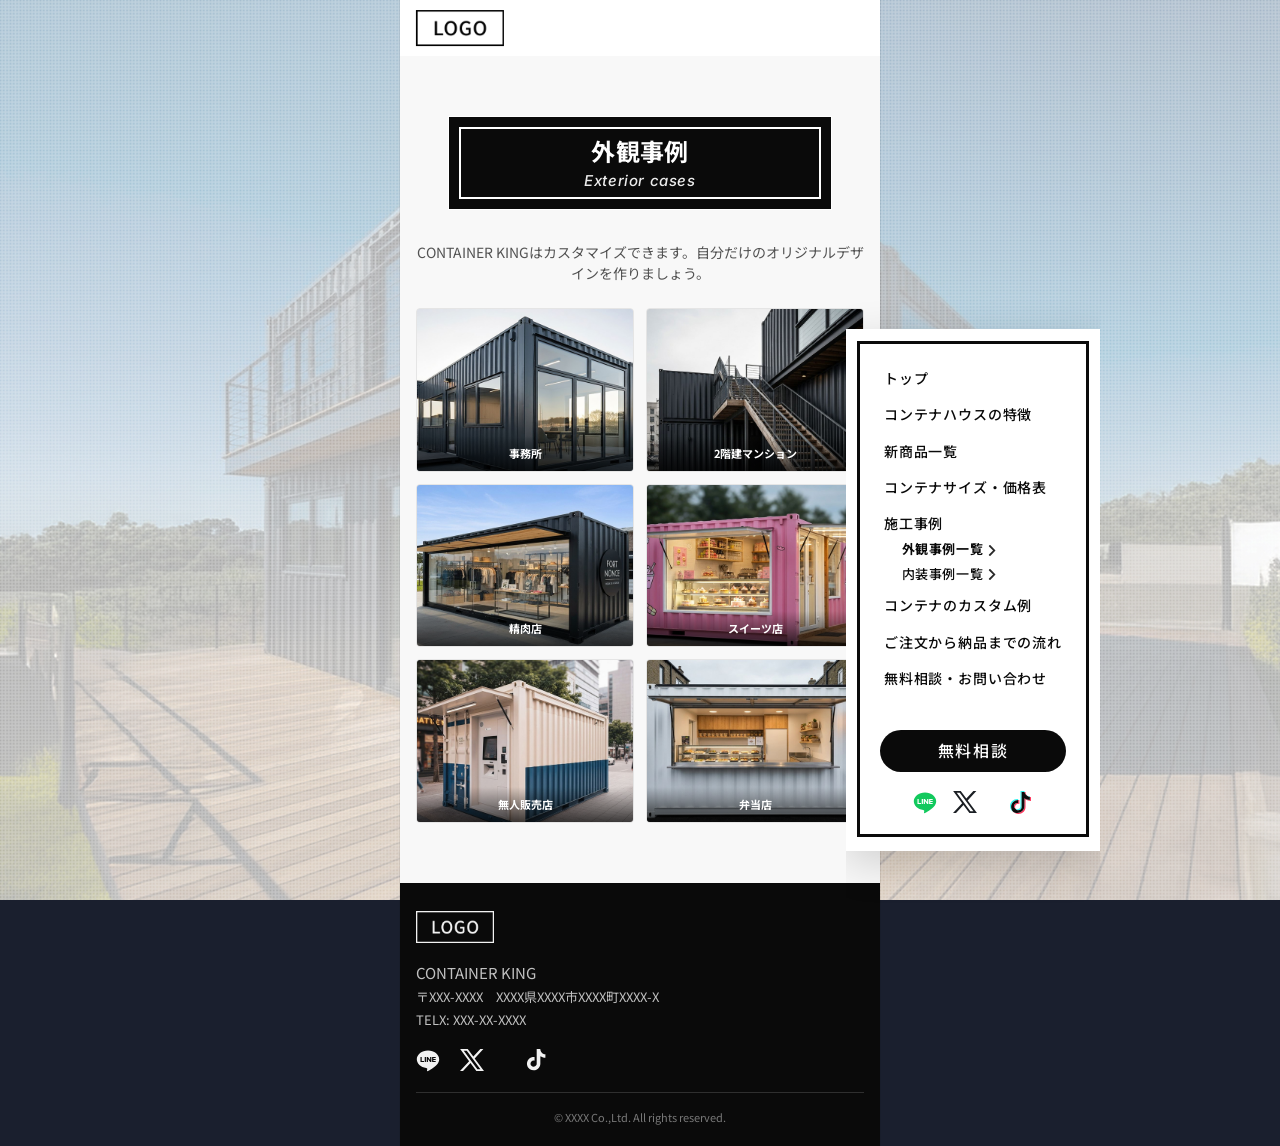
==== commit b2ce02b7: "各種調整" ====
--- a/cases-exterior.html
+++ b/cases-exterior.html
@@ -39,9 +39,7 @@
                 <nav class="nav-desktop" aria-label="メイン">
                   <a href="index.html">トップ</a>
                   <a href="index.html#features">コンテナハウスの特徴</a>
-                  <a href="index.html#new-products" class="nav-desktop__emphasis"
-                    >新商品一覧</a
-                  >
+                  <a href="index.html#new-products">新商品一覧</a>
                   <a href="index.html#pricing">コンテナサイズ・価格表</a>
               <div class="nav-group" role="group" aria-label="施工事例">
                 <a href="index.html#cases" class="nav-group__parent">施工事例</a>
--- a/css/styles.css
+++ b/css/styles.css
@@ -470,24 +470,20 @@
     width: 100%;
   }
 
-  .site-header__rail .nav-desktop a.nav-desktop__emphasis {
-    font-weight: 700;
-  }
-
   .nav-desktop {
     display: flex;
     flex-direction: column;
     align-items: flex-start;
     justify-content: flex-start;
     flex: 0 0 auto;
-    gap: var(--rail-gap);
+    gap: 8px;
     margin: 0;
-    padding: 0;
+    padding: 0 0 20px;
     width: 100%;
     text-align: left;
   }
 
-  /* レール内ナビ：スクロール前後で同一の色・トランジション（site-header--scrolled に依存しない） */
+  /* レール内ナビ：ドロワー（.nav-drawer .nav-scroll__inner > a 等）と同系のホバー（padding-left スライド） */
   .site-header__rail .nav-desktop a {
     font-size: 14px;
     font-weight: 500;
@@ -498,22 +494,26 @@
     text-align: right;
     color: var(--color-text);
     text-shadow: none;
-    transition:
-      color var(--duration-nav) var(--ease-nav),
-      font-weight 0.3s var(--ease-nav);
-  }
-
-  .site-header__rail .nav-desktop a:hover {
-    color: #0a0a0a;
-  }
-
-  .site-header__rail .nav-desktop a.is-active {
+  }
+
+  .site-header__rail .nav-desktop > a {
+    display: block;
+    padding: 4px 4px;
+    transition: color 0.2s, padding-left 0.2s;
+  }
+
+  .site-header__rail .nav-desktop > a:hover {
+    color: var(--color-text);
+    padding-left: 8px;
+  }
+
+  .site-header__rail .nav-desktop > a.is-active {
     color: #0a0a0a;
     font-weight: 700;
     text-shadow: none;
   }
 
-  .site-header__rail .nav-desktop a[aria-current="page"] {
+  .site-header__rail .nav-desktop > a[aria-current="page"] {
     color: #0a0a0a;
     font-weight: 700;
     text-shadow: none;
@@ -525,6 +525,7 @@
   }
 
   .site-header__rail .nav-desktop .nav-group__parent {
+    display: block;
     font-size: 14px;
     font-weight: 500;
     letter-spacing: 0.06em;
@@ -534,13 +535,13 @@
     text-align: right;
     color: var(--color-text);
     text-shadow: none;
-    transition:
-      color var(--duration-nav) var(--ease-nav),
-      font-weight 0.3s var(--ease-nav);
+    padding: 4px 4px 0;
+    transition: color 0.2s, padding-left 0.2s;
   }
 
   .site-header__rail .nav-desktop .nav-group__parent:hover {
-    color: #0a0a0a;
+    color: var(--color-text);
+    padding-left: 8px;
   }
 
   .site-header__rail .nav-desktop .nav-group__parent.is-active {
@@ -549,10 +550,11 @@
   }
 
   .site-header__rail .nav-desktop .nav-group__sublink {
+    display: block;
     font-size: 13px;
     font-weight: 500;
     letter-spacing: 0.04em;
-    padding-left: 10px;
+    padding: 0 4px 0 22px;
     margin-right: 0;
     max-width: 14em;
     text-align: right;
@@ -560,13 +562,12 @@
     white-space: normal;
     color: var(--color-text);
     text-shadow: none;
-    transition:
-      color var(--duration-nav) var(--ease-nav),
-      font-weight 0.3s var(--ease-nav);
+    transition: color 0.2s, padding-left 0.2s;
   }
 
   .site-header__rail .nav-desktop .nav-group__sublink:hover {
-    color: #0a0a0a;
+    color: var(--color-text);
+    padding-left: 26px;
   }
 
   .site-header__rail .nav-desktop .nav-group__sublink[aria-current="page"] {
@@ -1082,6 +1083,8 @@
 /* コンテナのカスタム例（Figma mobile / node 48:1820 系・ピル＋タグカード） */
 .section-custom {
   background: #fff;
+  /* 共通 .section の padding-bottom を打ち消し、次セクション（流れ）直前の白余白をなくす */
+  padding-bottom: 0;
 }
 
 .custom-intro {
@@ -1101,7 +1104,7 @@
   margin-top: 28px;
   margin-left: calc(-1 * var(--gutter));
   margin-right: calc(-1 * var(--gutter));
-  padding: 22px var(--gutter) 26px;
+  padding: 60px var(--gutter) 60px;
   background: #f3f3f3;
 }
 
@@ -1805,7 +1808,7 @@
 .section--flow {
   background: var(--color-text);
   color: #fff;
-  padding: 40px 0 32px;
+  padding: 60px 0 32px;
 }
 
 .flow {
@@ -1817,7 +1820,7 @@
 .flow-step {
   display: grid;
   grid-template-columns: 40px 1fr;
-  gap: 14px;
+  gap: 8px;
   padding: 16px 0;
   border-bottom: 1px solid rgba(255, 255, 255, 0.2);
   align-items: start;
@@ -1828,8 +1831,8 @@
 }
 
 .flow-step__num {
-  width: 40px;
-  height: 40px;
+  width: 32px;
+  height: 32px;
   border-radius: 50%;
   background: #fff;
   color: var(--color-text);
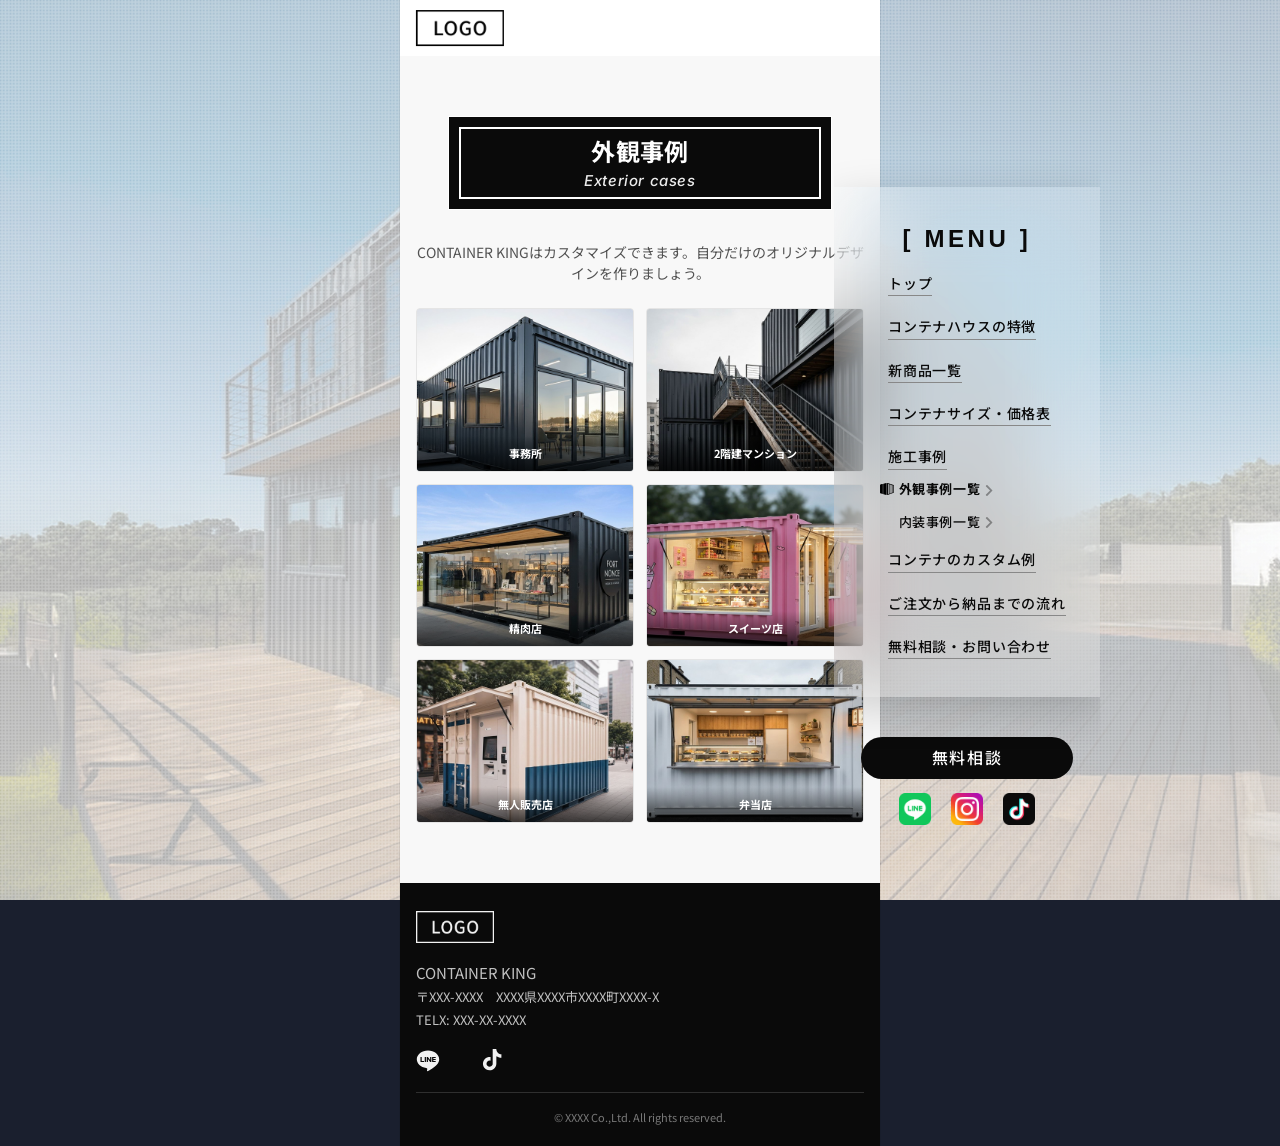
==== commit 3e176497: "各所調整（メニュー、SNSアイコン変更他）" ====
--- a/cases-exterior.html
+++ b/cases-exterior.html
@@ -35,45 +35,46 @@
             aria-label="メインメニュー・ご連絡"
           >
             <div class="site-header__rail-panel">
-              <div class="site-header__rail-panel-inner">
-                <nav class="nav-desktop" aria-label="メイン">
-                  <a href="index.html">トップ</a>
-                  <a href="index.html#features">コンテナハウスの特徴</a>
-                  <a href="index.html#new-products">新商品一覧</a>
-                  <a href="index.html#pricing">コンテナサイズ・価格表</a>
-              <div class="nav-group" role="group" aria-label="施工事例">
-                <a href="index.html#cases" class="nav-group__parent">施工事例</a>
-                <a
-                  href="cases-exterior.html"
-                  class="nav-group__sublink"
-                  aria-current="page"
-                  >外観事例一覧</a
-                >
-                <a href="cases-interior.html" class="nav-group__sublink"
-                  >内装事例一覧</a
-                >
-              </div>
-              <a href="index.html#custom">コンテナのカスタム例</a>
-              <a href="index.html#flow">ご注文から納品までの流れ</a>
-                  <a href="index.html#contact">無料相談・お問い合わせ</a>
-                </nav>
+              <div class="site-header__rail-menu">
+                <div class="site-header__rail-menu-inner">
+                  <nav class="nav-desktop" aria-label="メイン">
+                    <a href="index.html"><span class="nav-text">トップ</span></a>
+                    <a href="index.html#features"><span class="nav-text">コンテナハウスの特徴</span></a>
+                    <a href="index.html#new-products"><span class="nav-text">新商品一覧</span></a>
+                    <a href="index.html#pricing"><span class="nav-text">コンテナサイズ・価格表</span></a>
+                    <div class="nav-group" role="group" aria-label="施工事例">
+                      <a href="index.html#cases" class="nav-group__parent"><span class="nav-text">施工事例</span></a>
+                      <a
+                        href="cases-exterior.html"
+                        class="nav-group__sublink"
+                        aria-current="page"
+                        ><span class="nav-text">外観事例一覧</span></a
+                      >
+                      <a href="cases-interior.html" class="nav-group__sublink"
+                        ><span class="nav-text">内装事例一覧</span></a
+                      >
+                    </div>
+                    <a href="index.html#custom"><span class="nav-text">コンテナのカスタム例</span></a>
+                    <a href="index.html#flow"><span class="nav-text">ご注文から納品までの流れ</span></a>
+                    <a href="index.html#contact"><span class="nav-text">無料相談・お問い合わせ</span></a>
+                  </nav>
+                </div>
+              </div>
+              <div class="site-header__rail-actions">
                 <a
                   class="btn btn--primary site-header__rail-cta"
                   href="index.html#contact"
                   >無料相談</a
                 >
                 <div class="site-header__sns sns-row">
-                  <a class="sns-icon" href="#" aria-label="LINE"
-                    ><img src="images/LINE.svg" alt=""
+                  <a class="sns-icon sns-icon--pc-gmenu" href="#" aria-label="LINE"
+                    ><img src="images/pc_gmenu_icon01.png" alt=""
                   /></a>
-                  <a class="sns-icon sns-icon--x" href="#" aria-label="X"
-                    ><img src="images/X.svg" alt=""
+                  <a class="sns-icon sns-icon--pc-gmenu" href="#" aria-label="Instagram"
+                    ><img src="images/pc_gmenu_icon02.png" alt=""
                   /></a>
-                  <a class="sns-icon" href="#" aria-label="Instagram"
-                    ><img src="images/Instagram.svg" alt=""
-                  /></a>
-                  <a class="sns-icon" href="#" aria-label="TikTok"
-                    ><img src="images/TikTok.svg" alt=""
+                  <a class="sns-icon sns-icon--pc-gmenu" href="#" aria-label="TikTok"
+                    ><img src="images/pc_gmenu_icon03.png" alt=""
                   /></a>
                 </div>
               </div>
@@ -111,25 +112,25 @@
               </label>
             </div>
             <div class="nav-scroll__inner">
-            <a href="index.html">トップ</a>
-            <a href="index.html#features">コンテナハウスの特徴</a>
-            <a href="index.html#new-products">新商品一覧</a>
-            <a href="index.html#pricing">コンテナサイズ・価格表</a>
+            <a href="index.html"><span class="nav-text">トップ</span></a>
+            <a href="index.html#features"><span class="nav-text">コンテナハウスの特徴</span></a>
+            <a href="index.html#new-products"><span class="nav-text">新商品一覧</span></a>
+            <a href="index.html#pricing"><span class="nav-text">コンテナサイズ・価格表</span></a>
             <div class="nav-group" role="group" aria-label="施工事例">
-              <a href="index.html#cases" class="nav-group__parent">施工事例</a>
+              <a href="index.html#cases" class="nav-group__parent"><span class="nav-text">施工事例</span></a>
               <a
                 href="cases-exterior.html"
                 class="nav-group__sublink"
                 aria-current="page"
-                >外観事例一覧</a
+                ><span class="nav-text">外観事例一覧</span></a
               >
               <a href="cases-interior.html" class="nav-group__sublink"
-                >内装事例一覧</a
+                ><span class="nav-text">内装事例一覧</span></a
               >
             </div>
-            <a href="index.html#custom">コンテナのカスタム例</a>
-            <a href="index.html#flow">ご注文から納品までの流れ</a>
-            <a href="index.html#contact">無料相談・お問い合わせ</a>
+            <a href="index.html#custom"><span class="nav-text">コンテナのカスタム例</span></a>
+            <a href="index.html#flow"><span class="nav-text">ご注文から納品までの流れ</span></a>
+            <a href="index.html#contact"><span class="nav-text">無料相談・お問い合わせ</span></a>
             </div>
           </div>
         </nav>
@@ -230,9 +231,6 @@
         <div class="footer-sns sns-row">
           <a class="sns-icon" href="#" aria-label="LINE"
             ><img src="images/LINE.svg" alt=""
-          /></a>
-          <a class="sns-icon sns-icon--x" href="#" aria-label="X"
-            ><img src="images/X.svg" alt=""
           /></a>
           <a class="sns-icon" href="#" aria-label="Instagram"
             ><img src="images/Instagram.svg" alt=""
--- a/css/styles.css
+++ b/css/styles.css
@@ -219,6 +219,7 @@
   margin-left: 0.35em;
   vertical-align: middle;
   background: url("../images/icon-more.svg") no-repeat center / contain;
+  opacity: 0.45;
 }
 
 /* 1201px 以上のみ表示：ビューポート右固定レール（ナビ・CTA・SNS） */
@@ -295,7 +296,6 @@
     display: flex;
     flex-direction: column;
     min-height: 0;
-    border: 1px solid var(--color-text);
     background: #fff;
     box-sizing: border-box;
   }
@@ -306,7 +306,6 @@
     align-items: center;
     justify-content: flex-end;
     padding: 12px var(--gutter);
-    border-bottom: 1px solid #f0f0f0;
     background: #fff;
   }
 
@@ -336,17 +335,65 @@
     font-size: 15px;
     font-weight: 500;
     color: var(--color-text);
-    border-bottom: 1px solid #f0f0f0;
-    transition: color 0.2s, padding-left 0.2s;
+    border-bottom: none;
+    transition: color 0.2s;
   }
 
   .nav-drawer .nav-scroll__inner > a:hover {
     color: var(--color-text);
-    padding-left: 8px;
   }
 
   .nav-drawer .nav-scroll__inner > a.is-active {
     font-weight: 700;
+  }
+
+  /* 文字部分のみ下線を引く（アイコン部分には沿わせない） */
+  .nav-drawer .nav-scroll__inner .nav-text {
+    display: inline-block;
+    border-bottom: 1px solid #f0f0f0;
+    padding-bottom: 4px;
+  }
+
+  .nav-drawer .nav-scroll__inner .nav-group__sublink .nav-text {
+    border-bottom: none;
+    padding-bottom: 0;
+  }
+
+  /* SP版もPC同様、ホバー／アクティブ時に左側へコンテナアイコンを表示 */
+  .nav-drawer .nav-scroll__inner > a::before,
+  .nav-drawer .nav-scroll__inner .nav-group__parent::before {
+    content: "";
+    display: inline-block;
+    width: 18px;
+    height: 18px;
+    margin-right: 6px;
+    background: url("../images/pc_gmenu_hovericon.svg") no-repeat center / contain;
+    vertical-align: -3px;
+    opacity: 0;
+    transition: opacity 0.2s;
+  }
+
+  .nav-drawer .nav-scroll__inner .nav-group__sublink::before {
+    content: "";
+    display: inline-block;
+    width: 14px;
+    height: 14px;
+    margin-right: 5px;
+    background: url("../images/pc_gmenu_hovericon.svg") no-repeat center / contain;
+    vertical-align: -2px;
+    opacity: 0;
+    transition: opacity 0.2s;
+  }
+
+  .nav-drawer .nav-scroll__inner > a:hover::before,
+  .nav-drawer .nav-scroll__inner > a.is-active::before,
+  .nav-drawer .nav-scroll__inner > a[aria-current="page"]::before,
+  .nav-drawer .nav-scroll__inner .nav-group__parent:hover::before,
+  .nav-drawer .nav-scroll__inner .nav-group__parent.is-active::before,
+  .nav-drawer .nav-scroll__inner .nav-group__parent[aria-current="page"]::before,
+  .nav-drawer .nav-scroll__inner .nav-group__sublink:hover::before,
+  .nav-drawer .nav-scroll__inner .nav-group__sublink[aria-current="page"]::before {
+    opacity: 1;
   }
 
   .nav-drawer .nav-scroll__inner > .nav-group {
@@ -354,7 +401,7 @@
     flex-direction: column;
     align-items: stretch;
     gap: 0;
-    border-bottom: 1px solid #f0f0f0;
+    border-bottom: none;
     padding: 12px 4px 14px;
   }
 
@@ -365,15 +412,11 @@
     font-weight: 500;
     color: var(--color-text);
     border-bottom: none;
-    transition: color 0.2s, padding-left 0.2s;
+    transition: color 0.2s;
   }
 
   .nav-drawer .nav-scroll__inner .nav-group__parent.is-active {
     font-weight: 700;
-  }
-
-  .nav-drawer .nav-scroll__inner .nav-group__parent:hover {
-    padding-left: 8px;
   }
 
   .nav-drawer .nav-scroll__inner .nav-group__sublink {
@@ -383,7 +426,7 @@
     font-weight: 500;
     color: var(--color-text);
     border-bottom: none;
-    transition: color 0.2s, padding-left 0.2s;
+    transition: color 0.2s;
   }
 
   .nav-drawer .nav-scroll__inner .nav-group__sublink::after {
@@ -397,10 +440,6 @@
     opacity: 0.45;
   }
 
-  .nav-drawer .nav-scroll__inner .nav-group__sublink:hover {
-    padding-left: 26px;
-  }
-
   .nav-drawer .nav-scroll__inner .nav-group__sublink[aria-current="page"] {
     font-weight: 700;
   }
@@ -427,7 +466,7 @@
     justify-content: center;
     gap: 0;
     position: fixed;
-    top: 140px;
+    top: 56px;
     right: 180px;
     bottom: 0;
     z-index: 150;
@@ -444,30 +483,71 @@
     --sns-icon-size: 24px;
   }
 
-  /* PC グローバルメニュー：白外帯＋内側黒枠（モバイルドロワーと同系統） */
+  /* PC グローバルメニュー：メニュー群と無料相談・SNS群を分離 */
   .site-header__rail-panel {
     flex: 0 0 auto;
     width: auto;
     max-width: min(288px, 30vw);
-    padding: 12px 11px 14px;
     box-sizing: border-box;
-    background: #fff;
+    display: flex;
+    flex-direction: column;
+    align-items: stretch;
+    gap: 40px;
+    background: transparent;
+    box-shadow: none;
+    padding: 0;
+  }
+
+  /* メニュー群：白背景＋ぼかし＋黒内枠（モバイルドロワーと同系統） */
+  .site-header__rail-menu {
+    position: relative;
+    padding: 80px 30px 32px 24px;
+    box-sizing: border-box;
+    background: rgba(255, 255, 255, 0.2);
+    backdrop-filter: blur(40px) saturate(1.2);
+    -webkit-backdrop-filter: blur(10px) saturate(1.2);
     box-shadow: 0 12px 40px rgba(0, 0, 0, 0.16);
   }
 
-  .site-header__rail-panel-inner {
+  /* MENU タイトル（PC 版メニュー上部に表示） */
+  .site-header__rail-menu::before {
+    content: "[ MENU ]";
+    position: absolute;
+    top: 40px;
+    left: 50%;
+    transform: translateX(-50%);
+    font-family: "Inter", sans-serif;
+    font-size: 24px;
+    font-weight: 700;
+    letter-spacing: 0.15em;
+    color: #0a0a0a;
+    line-height: 1;
+    white-space: nowrap;
+  }
+
+/*  .site-header__rail-menu-inner {
     border: 3px solid var(--color-text);
     padding: 20px;
     box-sizing: border-box;
     display: flex;
     flex-direction: column;
     align-items: stretch;
-    gap: 18px;
     min-width: 0;
-  }
-
-  .site-header__rail-panel-inner .nav-desktop {
+  }*/
+
+  .site-header__rail-menu-inner .nav-desktop {
     width: 100%;
+    padding: 0;
+  }
+
+  /* 無料相談＋SNS群：背景なし */
+  .site-header__rail-actions {
+    display: flex;
+    flex-direction: column;
+    align-items: stretch;
+    gap: 14px;
+    background: transparent;
+    padding: 0;
   }
 
   .nav-desktop {
@@ -488,9 +568,9 @@
     font-size: 14px;
     font-weight: 500;
     letter-spacing: 0.06em;
-    white-space: normal;
+    white-space: nowrap;
     line-height: 1.45;
-    max-width: 14em;
+    max-width: none;
     text-align: right;
     color: var(--color-text);
     text-shadow: none;
@@ -498,13 +578,58 @@
 
   .site-header__rail .nav-desktop > a {
     display: block;
-    padding: 4px 4px;
-    transition: color 0.2s, padding-left 0.2s;
+    padding: 6px 4px;
+    transition: color 0.2s;
+  }
+
+  /* 文字部分のみ下線を引く（アイコン部分には沿わせない） */
+  .site-header__rail .nav-desktop .nav-text {
+    display: inline-block;
+    border-bottom: 1px solid #888;
+    padding-bottom: 2px;
+    transition: border-color 0.2s;
+  }
+
+  /* 施工事例のサブリンク（外観事例一覧・内装事例一覧）には下線を引かない */
+  .site-header__rail .nav-desktop .nav-group__sublink .nav-text {
+    border-bottom: none;
+    padding-bottom: 0;
+  }
+
+  .site-header__rail .nav-desktop > a:hover .nav-text,
+  .site-header__rail .nav-desktop > a.is-active .nav-text,
+  .site-header__rail .nav-desktop > a[aria-current="page"] .nav-text,
+  .site-header__rail .nav-desktop .nav-group__parent:hover .nav-text,
+  .site-header__rail .nav-desktop .nav-group__parent.is-active .nav-text,
+  .site-header__rail .nav-desktop .nav-group__parent[aria-current="page"] .nav-text {
+    border-color: #0a0a0a;
+  }
+
+  /* ホバー／アクティブ時に左側へ表示するアイコン（常にスペースは確保し、表示のみ切替） */
+  .site-header__rail .nav-desktop > a::before,
+  .site-header__rail .nav-desktop .nav-group__parent::before {
+    content: "";
+    display: inline-block;
+    width: 18px;
+    height: 18px;
+    margin-right: 8px;
+    background: url("../images/pc_gmenu_hovericon.svg") no-repeat center / contain;
+    vertical-align: -3px;
+    opacity: 0;
+    transition: opacity 0.2s;
+  }
+
+  .site-header__rail .nav-desktop > a:hover::before,
+  .site-header__rail .nav-desktop > a.is-active::before,
+  .site-header__rail .nav-desktop > a[aria-current="page"]::before,
+  .site-header__rail .nav-desktop .nav-group__parent:hover::before,
+  .site-header__rail .nav-desktop .nav-group__parent.is-active::before,
+  .site-header__rail .nav-desktop .nav-group__parent[aria-current="page"]::before {
+    opacity: 1;
   }
 
   .site-header__rail .nav-desktop > a:hover {
     color: var(--color-text);
-    padding-left: 8px;
   }
 
   .site-header__rail .nav-desktop > a.is-active {
@@ -529,19 +654,18 @@
     font-size: 14px;
     font-weight: 500;
     letter-spacing: 0.06em;
-    white-space: normal;
+    white-space: nowrap;
     line-height: 1.45;
-    max-width: 14em;
+    max-width: none;
     text-align: right;
     color: var(--color-text);
     text-shadow: none;
-    padding: 4px 4px 0;
-    transition: color 0.2s, padding-left 0.2s;
+    padding: 6px 4px 0;
+    transition: color 0.2s;
   }
 
   .site-header__rail .nav-desktop .nav-group__parent:hover {
     color: var(--color-text);
-    padding-left: 8px;
   }
 
   .site-header__rail .nav-desktop .nav-group__parent.is-active {
@@ -554,20 +678,37 @@
     font-size: 13px;
     font-weight: 500;
     letter-spacing: 0.04em;
-    padding: 0 4px 0 22px;
+    padding: 4px 4px 4px 22px;
     margin-right: 0;
-    max-width: 14em;
+    max-width: none;
     text-align: right;
     line-height: 1.45;
-    white-space: normal;
+    white-space: nowrap;
     color: var(--color-text);
     text-shadow: none;
-    transition: color 0.2s, padding-left 0.2s;
+    transition: color 0.2s;
+  }
+
+  .site-header__rail .nav-desktop .nav-group__sublink::before {
+    content: "";
+    display: inline-block;
+    width: 14px;
+    height: 14px;
+    margin-right: 5px;
+    background: url("../images/pc_gmenu_hovericon.svg") no-repeat center / contain;
+    vertical-align: -2px;
+    opacity: 0;
+    transition: opacity 0.2s;
+  }
+
+  .site-header__rail .nav-desktop .nav-group__sublink:hover::before,
+  .site-header__rail .nav-desktop .nav-group__sublink[aria-current="page"]::before,
+  .site-header__rail .nav-desktop .nav-group__sublink.is-active::before {
+    opacity: 1;
   }
 
   .site-header__rail .nav-desktop .nav-group__sublink:hover {
     color: var(--color-text);
-    padding-left: 26px;
   }
 
   .site-header__rail .nav-desktop .nav-group__sublink[aria-current="page"] {
@@ -584,27 +725,22 @@
     line-height: 1.35;
     letter-spacing: 0.06em;
     text-align: center;
-    width: 100%;
-    max-width: 100%;
+    width: 80%;
+    max-width: 80%;
     flex-shrink: 0;
     white-space: nowrap;
     background: #0a0a0a;
     color: #fff;
     border: none;
-    transition:
-      opacity var(--duration-nav) var(--ease-nav),
-      transform 0.35s var(--ease-nav),
-      box-shadow var(--duration-nav) var(--ease-nav);
+    transition: opacity 0.2s;
     text-shadow: none;
     letter-spacing: 0.1em;
-    margin: 0;
+    margin: 0 auto;
   }
 
   .site-header__rail a.site-header__rail-cta.btn--primary:hover {
-    opacity: 0.9;
+    opacity: 0.88;
     color: #fff;
-    transform: translateY(-1px);
-    box-shadow: 0 6px 18px rgba(0, 0, 0, 0.28);
   }
 
   /* SNS：右寄せ・横並び（背景なし） */
@@ -613,7 +749,7 @@
     flex-wrap: wrap;
     justify-content: center;
     align-items: center;
-    gap: 0 16px;
+    gap: 0 20px;
     margin: 0;
     padding: 0;
     width: 100%;
@@ -634,6 +770,18 @@
 
   .site-header__rail .sns-icon img {
     transition: filter var(--duration-nav) var(--ease-nav);
+  }
+
+  /* PC gmenu：背景付きカラーアイコン（LINE/Instagram/TikTok） */
+  .site-header__rail .sns-icon--pc-gmenu {
+    padding: 0;
+    margin: 0;
+  }
+
+  .site-header__rail .sns-icon--pc-gmenu img {
+    height: 32px;
+    width: 32px;
+    filter: none;
   }
 
   .menu-toggle {
@@ -774,6 +922,43 @@
   letter-spacing: 0.1em;
 }
 
+/* LINE問い合わせCTAボタン（緑背景＋白アイコン右配置） */
+.btn--line {
+  display: flex;
+  align-items: center;
+  justify-content: center;
+  gap: 10px;
+  width: 64%;
+  margin-left: auto;
+  margin-right: auto;
+  padding: 12px 20px;
+  background: #06c755;
+  color: #fff;
+  border: none;
+  border-radius: 999px;
+  font-size: 16px;
+  font-weight: 500;
+  letter-spacing: 0.06em;
+  text-decoration: none;
+}
+
+.btn--line:hover {
+  opacity: 0.88;
+  color: #fff;
+}
+
+.btn--line__text {
+  color: #fff;
+}
+
+.btn--line__icon {
+  width: 22px;
+  height: 22px;
+  filter: brightness(0) invert(1);
+  display: block;
+  flex-shrink: 0;
+}
+
 /* ----- Hero（section-fv） ----- */
 .hero {
   position: relative;
@@ -858,10 +1043,6 @@
 /* ----- Sections ----- */
 .section {
   padding: 60px 0;
-}
-
-.section--muted {
-  background: var(--color-muted);
 }
 
 .section--works {
@@ -1196,40 +1377,58 @@
 
 .custom-card {
   margin: 0;
-  padding: 12px 10px 12px;
+  padding: 0;
   border: 1px solid var(--color-border);
-  border-radius: 6px;
+  border-radius: 4px;
   background: #fff;
   box-shadow: 0 1px 2px rgba(0, 0, 0, 0.05);
-}
-
+  overflow: hidden;
+  display: flex;
+  flex-direction: column;
+}
+
+/* カスタム例タイトル：左上から伸びる黒バナー（右端を斜めにカット） */
 .custom-card__title {
-  margin: 0 0 10px;
-  font-size: 11px;
+  display: flex;
+  align-items: center;
+  margin: 0;
+  padding: 8px 26px 8px 14px;
+  width: 56%;
+  min-width: max-content;
+  max-width: 80%;
+  background: #0a0a0a;
+  color: #fff;
+  font-size: 13px;
   font-weight: 700;
-  color: var(--color-text);
-  line-height: 1.35;
+  letter-spacing: 0.04em;
+  line-height: 1.2;
+  box-sizing: border-box;
+  /* 右端を斜めに切り落としてバナー形状にする */
+  clip-path: polygon(0 0, 100% 0, calc(100% - 16px) 100%, 0 100%);
 }
 
 .custom-card__tags {
   display: flex;
-  flex-direction: column;
+  flex-direction: row;
+  flex-wrap: wrap;
   gap: 6px;
-  align-items: stretch;
+  justify-content: center;
+  align-items: center;
+  padding: 16px 14px 18px;
 }
 
 .custom-card__tags .tag {
   min-width: 0;
-  width: 100%;
+  width: 80%;
   justify-content: center;
-  font-size: 10px;
-  padding: 6px 8px;
+  font-size: 12px;
+  padding: 14px 8px;
 }
 
 .custom-card__tags .tag--b {
-  width: 60%;
-  align-self: center;
-}
+  width: 40%;
+}
+
 
 .section__title {
   --title-frame: 10px;
@@ -1790,9 +1989,9 @@
   justify-content: center;
   min-width: 44px;
   padding: 4px 8px;
-  border-radius: 3px;
+
   font-size: 11px;
-  font-weight: 700;
+  font-weight: 500;
   color: #fff;
 }
 
@@ -1886,7 +2085,6 @@
   font-size: 11px;
   font-weight: 700;
   color: var(--color-text-muted);
-  margin-bottom: 4px;
 }
 
 .contact-row dd {
@@ -1895,12 +2093,12 @@
 }
 
 .contact-sns-label {
-  margin-top: 20px;
-  padding-top: 14px;
+  margin: 24px 0 10px;
+  padding-top: 24px;
   border-top: 1px solid var(--color-border);
   font-size: 13px;
-
-  color: var(--color-text-secondary);
+  text-align: center;
+  color: var(--color-text);
 }
 
 .sns-row {
@@ -2038,6 +2236,21 @@
   resize: vertical;
 }
 
+/* reCAPTCHA ダミー画像（送信ボタン上部に設置・機能なし／表示のみ） */
+.form__recaptcha {
+  margin: 16px 0;
+  display: flex;
+  justify-content: center;
+  pointer-events: none;
+  user-select: none;
+}
+
+.form__recaptcha img {
+  display: block;
+  max-width: 100%;
+  height: auto;
+}
+
 .form .btn--submit {
   width: 100%;
   padding: 14px;
@@ -2046,6 +2259,16 @@
   border-radius: 33px;
   margin-top: 4px;
   font-size: 14px;
+}
+
+/* 送信ボタン：PCでは中央配置で幅50% */
+@media (min-width: 1201px) {
+  .form .btn--submit {
+    width: 50%;
+    display: block;
+    margin-left: auto;
+    margin-right: auto;
+  }
 }
 
 .contact-layout {
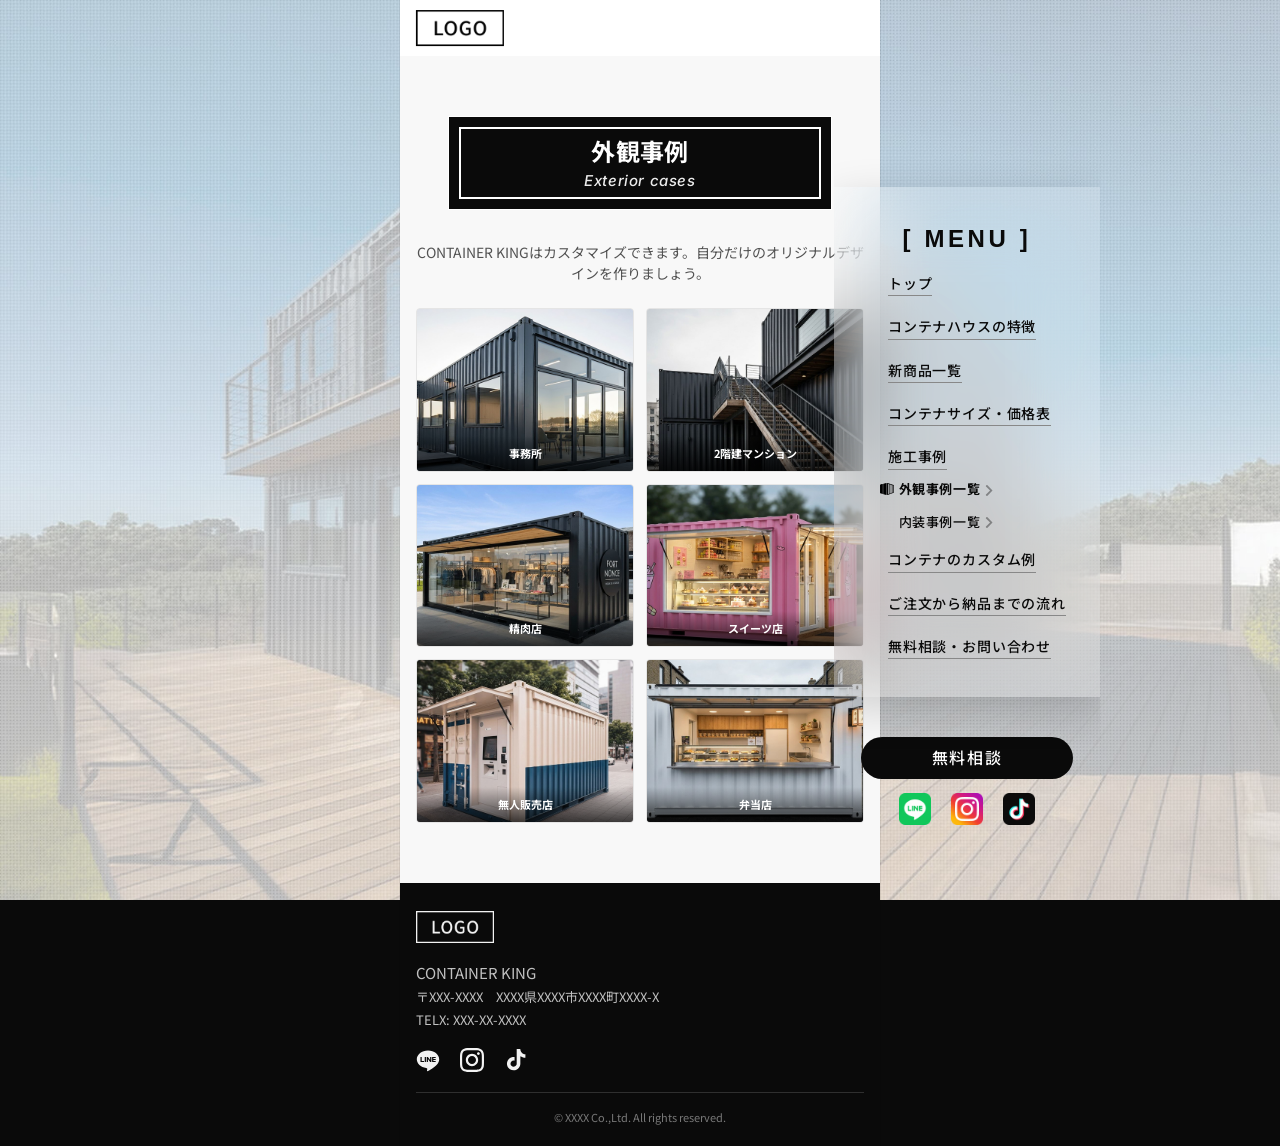
==== commit 878ba927: "各所調整（Instagramアイコン差し替え、SPbody色変更）" ====
--- a/cases-exterior.html
+++ b/cases-exterior.html
@@ -3,6 +3,7 @@
   <head>
     <meta charset="utf-8" />
     <meta name="viewport" content="width=device-width, initial-scale=1" />
+    <meta name="theme-color" content="#0a0a0a" />
     <title>外観事例 | コンテナLPサイト</title>
     <link rel="preconnect" href="https://fonts.googleapis.com" />
     <link rel="preconnect" href="https://fonts.gstatic.com" crossorigin />
--- a/css/styles.css
+++ b/css/styles.css
@@ -49,7 +49,7 @@
   font-size: 14px;
   line-height: 1.6;
   color: var(--color-text);
-  background-color: #1a1f2e;
+  background-color: var(--color-stroke-dark);
   background-image: url("../images/site-bg.jpg?v=2");
   background-size: cover;
   background-position: center center;
@@ -834,7 +834,7 @@
 .menu-toggle {
   display: flex;
   align-items: center;
-  gap: 8px;
+  gap: 16px;
 }
 
 .menu-btn {
@@ -940,6 +940,7 @@
   font-weight: 500;
   letter-spacing: 0.06em;
   text-decoration: none;
+  white-space: nowrap;
 }
 
 .btn--line:hover {
@@ -949,6 +950,7 @@
 
 .btn--line__text {
   color: #fff;
+  white-space: nowrap;
 }
 
 .btn--line__icon {
@@ -957,6 +959,18 @@
   filter: brightness(0) invert(1);
   display: block;
   flex-shrink: 0;
+}
+
+/* SP版は幅とパディングを調整して「LINEで問い合わせする」が折り返さないようにする */
+@media (max-width: 1200px) {
+  .btn--line {
+    width: 100%;
+    max-width: 290px;
+    padding: 12px 16px;
+    font-size: 14px;
+    letter-spacing: 0.04em;
+    gap: 8px;
+  }
 }
 
 /* ----- Hero（section-fv） ----- */
@@ -2148,10 +2162,16 @@
   filter: none;
 }
 
-/* フッター SNS：暗背景上でアイコンを白表示（LINE/X/Instagram/TikTok 共通） */
+/* フッター SNS：暗背景上でアイコンを白表示（LINE/TikTok は色付き SVG を filter で白化） */
 .site-footer .footer-sns .sns-icon img {
   filter: brightness(0) invert(1);
   opacity: 0.95;
+}
+
+/* Instagram は既に白ベクター SVG のため filter を外す（モバイル GPU 描画でぼける現象を回避） */
+.site-footer .footer-sns .sns-icon[aria-label="Instagram"] img {
+  filter: none;
+  image-rendering: auto;
 }
 
 .form label {
@@ -2221,13 +2241,19 @@
 @supports (-webkit-touch-callout: none) {
   .form-select-wrap {
     overflow: hidden;
+    border: 1px solid #bbb;
     border-radius: 4px;
-  }
-
+    background: #fff;
+  }
+
+  /* クリップで select 本体の右ボーダーが見えなくなるため、
+     枠線は .form-select-wrap 側で描画し、select からは除去 */
   .form-select-wrap select {
     width: calc(100% + 52px);
     max-width: none;
     margin-right: -52px;
+    border: none;
+    background-color: transparent;
   }
 }
 
@@ -2252,13 +2278,15 @@
 }
 
 .form .btn--submit {
-  width: 100%;
+  width: 60%;
   padding: 14px;
   background: var(--color-text);
   color: #fff;
   border-radius: 33px;
   margin-top: 4px;
   font-size: 14px;
+  display: block;
+  margin: 4px auto;
 }
 
 /* 送信ボタン：PCでは中央配置で幅50% */
@@ -2266,8 +2294,7 @@
   .form .btn--submit {
     width: 50%;
     display: block;
-    margin-left: auto;
-    margin-right: auto;
+    margin: 0 auto;
   }
 }
 
